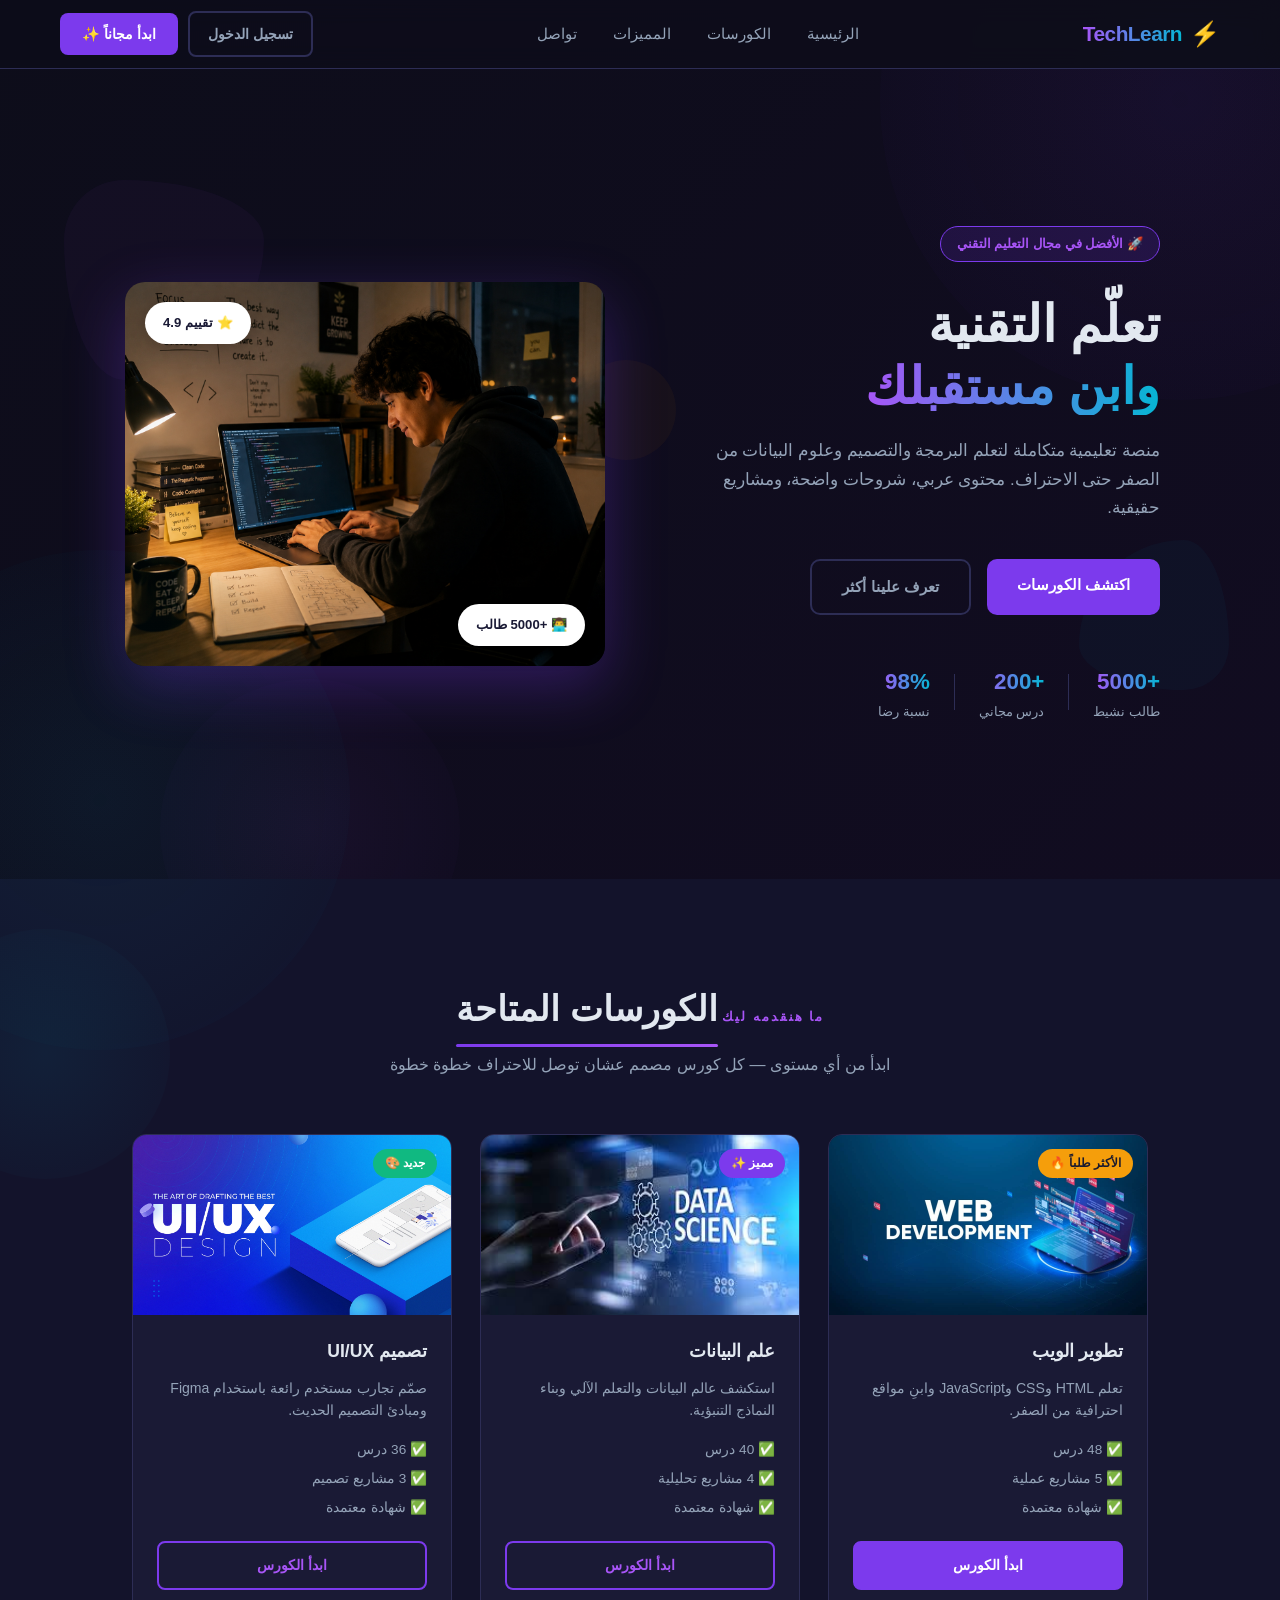
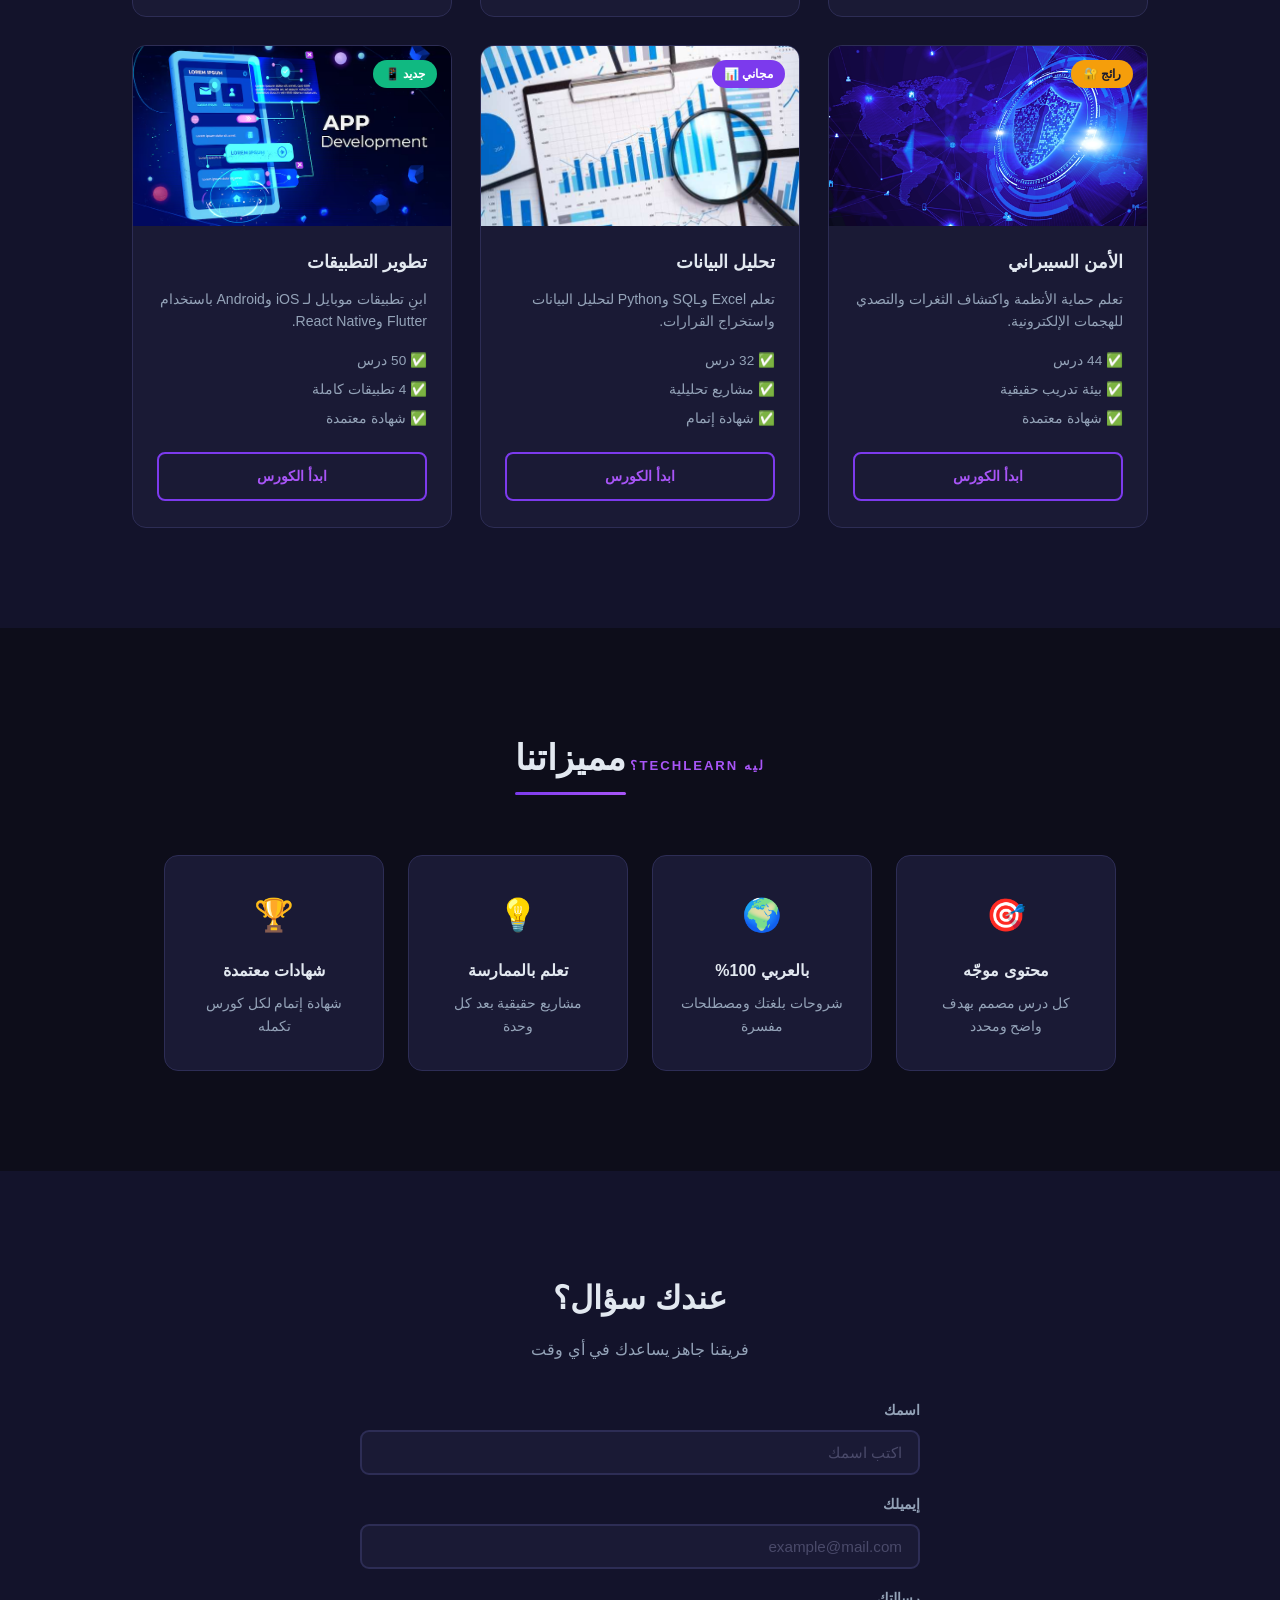
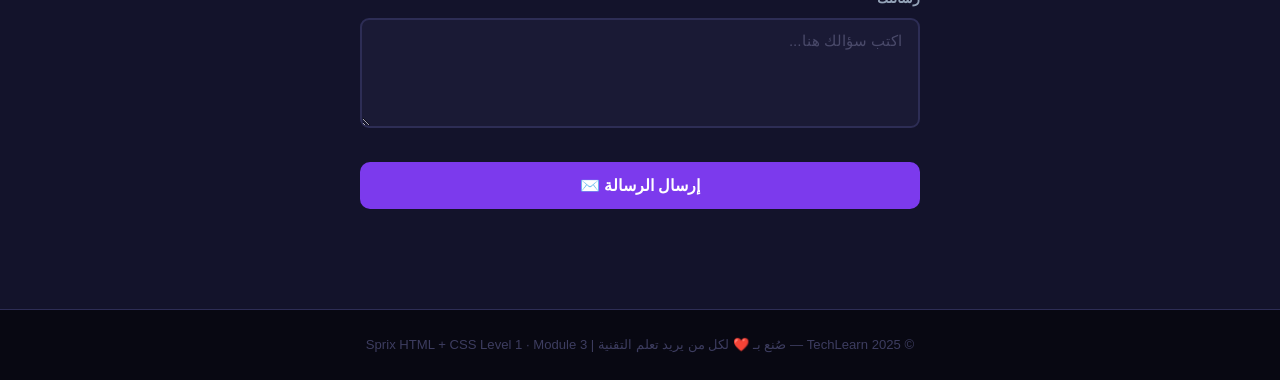
==== index.html @ da792961 "Add files via upload" ====
<!DOCTYPE html>
<html lang="ar" dir="rtl">
<head>
  <meta charset="UTF-8" />
  <meta name="viewport" content="width=device-width, initial-scale=1.0" />
  <title>TechLearn — تعلم التقنية بأسلوبك</title>
  <link rel="stylesheet" href="style.css" />
</head>
<body>

  <!-- Floating CSS shapes -->
  <div class="shape shape-1"></div>
  <div class="shape shape-2"></div>
  <div class="shape shape-3"></div>

  <!-- ===== NAVBAR ===== -->
  <header id="navbar">
    <nav class="nav-container">
      <div class="nav-logo">
        <span class="logo-icon">⚡</span>
        <span class="logo-text">TechLearn</span>
      </div>
      <ul class="nav-links">
        <li><a href="#hero"     class="nav-link">الرئيسية</a></li>
        <li><a href="#courses"  class="nav-link">الكورسات</a></li>
        <li><a href="#features" class="nav-link">المميزات</a></li>
        <li><a href="#contact"  class="nav-link">تواصل</a></li>
      </ul>
      <div class="nav-auth">
        <a href="TechLearn/Log-in/index.html"  class="btn-nav-login">تسجيل الدخول</a>
        <a href="TechLearn/Log-in/signup.html" class="btn-nav">ابدأ مجاناً ✨</a>
      </div>
    </nav>
  </header>

  <!-- ===== HERO SECTION ===== -->
  <section id="hero">
    <div class="hero-content animate-hero">
      <span class="hero-badge">🚀 الأفضل في مجال التعليم التقني</span>
      <h1 class="hero-title">
        تعلّم التقنية<br />
        <span class="hero-highlight">وابنِ مستقبلك</span>
      </h1>
      <p class="hero-desc">
        منصة تعليمية متكاملة لتعلم البرمجة والتصميم وعلوم البيانات من الصفر حتى الاحتراف.
        محتوى عربي، شروحات واضحة، ومشاريع حقيقية.
      </p>
      <div class="hero-actions">
        <a href="#courses" class="btn-primary">اكتشف الكورسات</a>
        <a href="#features" class="btn-ghost">تعرف علينا أكثر</a>
      </div>
      <div class="hero-stats">
        <div class="stat">
          <span class="stat-num">+5000</span>
          <span class="stat-label">طالب نشيط</span>
        </div>
        <div class="stat-divider"></div>
        <div class="stat">
          <span class="stat-num">+200</span>
          <span class="stat-label">درس مجاني</span>
        </div>
        <div class="stat-divider"></div>
        <div class="stat">
          <span class="stat-num">98%</span>
          <span class="stat-label">نسبة رضا</span>
        </div>
      </div>
    </div>

    <div class="hero-image-wrapper animate-hero-img">
      <div class="hero-img-card">
        <img src="Student.png" alt="طالب يتعلم البرمجة" class="hero-img" />
        <div class="floating-badge" id="badge-students">👨‍💻 <strong>+5000</strong> طالب</div>
        <div class="floating-badge" id="badge-rating">⭐ تقييم <strong>4.9</strong></div>
      </div>
    </div>
  </section>

  <!-- ===== COURSES SECTION ===== -->
  <section id="courses">
    <div class="section-header">
      <span class="section-eyebrow">ما هنقدمه ليك</span>
      <h2 class="section-title">الكورسات المتاحة</h2>
      <p class="section-sub">ابدأ من أي مستوى — كل كورس مصمم عشان توصل للاحتراف خطوة خطوة</p>
    </div>

    <div class="cards-row">

      <!-- Card 1: Web Development -->
      <div class="card reveal">
        <div class="card-badge badge-hot">الأكثر طلباً 🔥</div>
        <div class="card-img-wrapper">
          <img src="WEB_DEVELOPMENT.jpg" alt="Web Development" class="card-img" />
        </div>
        <div class="card-body">
          <h3 class="card-title">تطوير الويب</h3>
          <p class="card-desc">تعلم HTML وCSS وJavaScript وابنِ مواقع احترافية من الصفر.</p>
          <ul class="card-list">
            <li>✅ 48 درس</li>
            <li>✅ 5 مشاريع عملية</li>
            <li>✅ شهادة معتمدة</li>
          </ul>
          <a href="#" class="btn-card btn-card-featured">ابدأ الكورس</a>
        </div>
      </div>

      <!-- Card 2: Data Science -->
      <div class="card reveal">
        <div class="card-badge">مميز ✨</div>
        <div class="card-img-wrapper">
          <img src="Data_Science.jpg" alt="Data Science" class="card-img" />
        </div>
        <div class="card-body">
          <h3 class="card-title">علم البيانات</h3>
          <p class="card-desc">استكشف عالم البيانات والتعلم الآلي وبناء النماذج التنبؤية.</p>
          <ul class="card-list">
            <li>✅ 40 درس</li>
            <li>✅ 4 مشاريع تحليلية</li>
            <li>✅ شهادة معتمدة</li>
          </ul>
          <a href="#" class="btn-card">ابدأ الكورس</a>
        </div>
      </div>

      <!-- Card 3: UI/UX Design -->
      <div class="card reveal">
        <div class="card-badge badge-new">جديد 🎨</div>
        <div class="card-img-wrapper">
          <img src="Design.jpg" alt="UI/UX Design" class="card-img" />
        </div>
        <div class="card-body">
          <h3 class="card-title">تصميم UI/UX</h3>
          <p class="card-desc">صمّم تجارب مستخدم رائعة باستخدام Figma ومبادئ التصميم الحديث.</p>
          <ul class="card-list">
            <li>✅ 36 درس</li>
            <li>✅ 3 مشاريع تصميم</li>
            <li>✅ شهادة معتمدة</li>
          </ul>
          <a href="#" class="btn-card">ابدأ الكورس</a>
        </div>
      </div>

      <!-- Card 4: Cyber Security -->
      <div class="card reveal">
        <div class="card-badge badge-hot">رائج 🔐</div>
        <div class="card-img-wrapper">
          <img src="Cyber_Security.png" alt="Cyber Security" class="card-img" />
        </div>
        <div class="card-body">
          <h3 class="card-title">الأمن السيبراني</h3>
          <p class="card-desc">تعلم حماية الأنظمة واكتشاف الثغرات والتصدي للهجمات الإلكترونية.</p>
          <ul class="card-list">
            <li>✅ 44 درس</li>
            <li>✅ بيئة تدريب حقيقية</li>
            <li>✅ شهادة معتمدة</li>
          </ul>
          <a href="#" class="btn-card">ابدأ الكورس</a>
        </div>
      </div>

      <!-- Card 5: Data Analyst -->
      <div class="card reveal">
        <div class="card-badge">مجاني 📊</div>
        <div class="card-img-wrapper">
          <img src="Data_Analyst.jpg" alt="Data Analyst" class="card-img" />
        </div>
        <div class="card-body">
          <h3 class="card-title">تحليل البيانات</h3>
          <p class="card-desc">تعلم Excel وSQL وPython لتحليل البيانات واستخراج القرارات.</p>
          <ul class="card-list">
            <li>✅ 32 درس</li>
            <li>✅ مشاريع تحليلية</li>
            <li>✅ شهادة إتمام</li>
          </ul>
          <a href="#" class="btn-card">ابدأ الكورس</a>
        </div>
      </div>

      <!-- Card 6: App Development -->
      <div class="card reveal">
        <div class="card-badge badge-new">جديد 📱</div>
        <div class="card-img-wrapper">
          <img src="App_Development.png" alt="App Development" class="card-img" />
        </div>
        <div class="card-body">
          <h3 class="card-title">تطوير التطبيقات</h3>
          <p class="card-desc">ابنِ تطبيقات موبايل لـ iOS وAndroid باستخدام Flutter وReact Native.</p>
          <ul class="card-list">
            <li>✅ 50 درس</li>
            <li>✅ 4 تطبيقات كاملة</li>
            <li>✅ شهادة معتمدة</li>
          </ul>
          <a href="#" class="btn-card">ابدأ الكورس</a>
        </div>
      </div>

    </div>
  </section>

  <!-- ===== FEATURES SECTION ===== -->
  <section id="features">
    <div class="section-header">
      <span class="section-eyebrow">ليه TechLearn؟</span>
      <h2 class="section-title">مميزاتنا</h2>
    </div>
    <div class="features-grid">
      <div class="feature-item reveal">
        <span class="feature-icon">🎯</span>
        <h4>محتوى موجّه</h4>
        <p>كل درس مصمم بهدف واضح ومحدد</p>
      </div>
      <div class="feature-item reveal">
        <span class="feature-icon">🌍</span>
        <h4>بالعربي 100%</h4>
        <p>شروحات بلغتك ومصطلحات مفسرة</p>
      </div>
      <div class="feature-item reveal">
        <span class="feature-icon">💡</span>
        <h4>تعلم بالممارسة</h4>
        <p>مشاريع حقيقية بعد كل وحدة</p>
      </div>
      <div class="feature-item reveal">
        <span class="feature-icon">🏆</span>
        <h4>شهادات معتمدة</h4>
        <p>شهادة إتمام لكل كورس تكمله</p>
      </div>
    </div>
  </section>

  <!-- ===== CONTACT SECTION ===== -->
  <section id="contact">
    <div class="contact-inner reveal">
      <h2 class="contact-title">عندك سؤال؟</h2>
      <p class="contact-sub">فريقنا جاهز يساعدك في أي وقت</p>
      <div class="contact-form-box">
        <div class="form-group">
          <label for="c-name" class="form-label">اسمك</label>
          <input type="text" id="c-name" class="form-input" placeholder="اكتب اسمك" />
        </div>
        <div class="form-group">
          <label for="c-email" class="form-label">إيميلك</label>
          <input type="email" id="c-email" class="form-input" placeholder="example@mail.com" />
        </div>
        <div class="form-group">
          <label for="c-msg" class="form-label">رسالتك</label>
          <textarea id="c-msg" class="form-input form-textarea" rows="4" placeholder="اكتب سؤالك هنا..."></textarea>
        </div>
        <button id="send-btn" class="btn-primary btn-full">إرسال الرسالة ✉️</button>
        <p id="form-success" class="form-success hidden">✅ تم الإرسال! هرد عليك قريباً.</p>
      </div>
    </div>
  </section>

  <!-- ===== FOOTER ===== -->
  <footer id="main-footer">
    <p>© 2025 TechLearn — صُنع بـ ❤️ لكل من يريد تعلم التقنية | Sprix HTML + CSS Level 1 · Module 3</p>
  </footer>

  <script>
    // Intersection Observer for card animations
    const revealEls = document.querySelectorAll('.reveal');
    const observer = new IntersectionObserver((entries) => {
      entries.forEach((entry, i) => {
        if (entry.isIntersecting) {
          // stagger delay based on position among siblings
          const siblings = [...entry.target.parentElement.querySelectorAll('.reveal')];
          const idx = siblings.indexOf(entry.target);
          entry.target.style.transitionDelay = (idx * 0.12) + 's';
          entry.target.classList.add('revealed');
          observer.unobserve(entry.target);
        }
      });
    }, { threshold: 0.12 });

    revealEls.forEach(el => observer.observe(el));

    // Form submit
    document.getElementById('send-btn').addEventListener('click', function () {
      const n = document.getElementById('c-name').value.trim();
      const e = document.getElementById('c-email').value.trim();
      const m = document.getElementById('c-msg').value.trim();
      const s = document.getElementById('form-success');
      if (n && e && m) {
        s.classList.remove('hidden');
        this.textContent = '✅ تم الإرسال!';
        this.disabled = true;
      } else {
        alert('من فضلك ملّي كل الحقول!');
      }
    });
  </script>

</body>
</html>
---- style.css ----
/* ============================================
   style.css — Module 3 + Images + Animation
   ============================================ */

*, *::before, *::after {
  margin: 0; padding: 0;
  box-sizing: border-box;
}

:root {
  --bg:        #0d0d1a;
  --surface:   #13132b;
  --card:      #1a1a35;
  --accent:    #7c3aed;
  --accent2:   #a855f7;
  --hot:       #f59e0b;
  --new:       #10b981;
  --text:      #e2e8f0;
  --muted:     #94a3b8;
  --border:    #2d2d55;
  --radius:    14px;
  --shadow:    0 8px 32px rgba(124,58,237,0.15);
}

html { scroll-behavior: smooth; }

/* ============================================
   1. ANIMATED GRADIENT BACKGROUND
   ============================================ */
body {
  font-family: 'Segoe UI', Tahoma, sans-serif;
  background: linear-gradient(135deg, #0d0d1a, #1a0a2e, #0d1a2e, #0a1a1a);
  background-size: 400% 400%;
  animation: gradientShift 12s ease infinite;
  color: var(--text);
  line-height: 1.7;
  direction: rtl;
}

@keyframes gradientShift {
  0%   { background-position: 0% 50%; }
  50%  { background-position: 100% 50%; }
  100% { background-position: 0% 50%; }
}

/* ============================================
   2. FLOATING SHAPES (CSS only)
   ============================================ */
body::before,
body::after {
  content: '';
  position: fixed;
  border-radius: 50%;
  pointer-events: none;
  z-index: 0;
  opacity: 0.07;
}

body::before {
  width: 600px; height: 600px;
  background: radial-gradient(circle, var(--accent), transparent);
  top: -200px; right: -200px;
  animation: floatShape 10s ease-in-out infinite;
}

body::after {
  width: 500px; height: 500px;
  background: radial-gradient(circle, #06b6d4, transparent);
  bottom: -150px; left: -150px;
  animation: floatShape 14s ease-in-out infinite reverse;
}

@keyframes floatShape {
  0%, 100% { transform: translate(0, 0) scale(1); }
  33%       { transform: translate(30px, -30px) scale(1.05); }
  66%       { transform: translate(-20px, 20px) scale(0.95); }
}

/* Extra floating shapes via sections */
#hero::before {
  content: '';
  position: absolute;
  width: 300px; height: 300px;
  background: radial-gradient(circle, var(--accent2), transparent);
  bottom: -100px; left: 10%;
  border-radius: 50%;
  opacity: 0.06;
  animation: floatShape 8s ease-in-out infinite 2s;
  pointer-events: none;
}

#courses::before {
  content: '';
  position: absolute;
  width: 250px; height: 250px;
  background: radial-gradient(circle, #06b6d4, transparent);
  top: 50px; left: -80px;
  border-radius: 50%;
  opacity: 0.08;
  animation: floatShape 11s ease-in-out infinite 1s;
  pointer-events: none;
}

#hero    { position: relative; overflow: hidden; }
#courses { position: relative; overflow: hidden; }

/* ============================================
   3. SHIMMER EFFECT ON CARDS
   ============================================ */
.card::after {
  content: '';
  position: absolute;
  top: 0; left: -100%;
  width: 60%; height: 100%;
  background: linear-gradient(
    120deg,
    transparent 0%,
    rgba(255,255,255,0.04) 50%,
    transparent 100%
  );
  transform: skewX(-20deg);
  transition: left 0s;
  pointer-events: none;
}

.card:hover::after {
  left: 150%;
  transition: left 0.6s ease;
}

/* Shimmer on feature items too */
.feature-item::after {
  content: '';
  position: absolute;
  top: 0; left: -100%;
  width: 60%; height: 100%;
  background: linear-gradient(
    120deg,
    transparent 0%,
    rgba(255,255,255,0.05) 50%,
    transparent 100%
  );
  transform: skewX(-20deg);
  pointer-events: none;
}

.feature-item { position: relative; overflow: hidden; }

.feature-item:hover::after {
  left: 150%;
  transition: left 0.55s ease;
}

/* ============================================
   4. PULSE ON BUTTONS
   ============================================ */
.btn-nav {
  position: relative;
}

.btn-nav::after {
  content: '';
  position: absolute;
  inset: 0;
  border-radius: 8px;
  background-color: var(--accent);
  opacity: 0;
  animation: pulse 2.5s ease-out infinite;
  z-index: -1;
}

@keyframes pulse {
  0%   { transform: scale(1);   opacity: 0.5; }
  70%  { transform: scale(1.5); opacity: 0; }
  100% { transform: scale(1.5); opacity: 0; }
}

/* Pulse on primary CTA button in hero */
.btn-primary {
  position: relative;
  z-index: 1;
}

.hero-actions .btn-primary::after {
  content: '';
  position: absolute;
  inset: 0;
  border-radius: 10px;
  background-color: var(--accent);
  opacity: 0;
  animation: pulse 2.5s ease-out infinite 0.5s;
  z-index: -1;
}

/* ============================================
   5. BONUS: Glowing border on card hover
   ============================================ */
.card:hover {
  box-shadow:
    0 20px 50px rgba(124,58,237,0.25),
    0 0 0 1px rgba(168,85,247,0.4),
    0 0 30px rgba(124,58,237,0.15);
}

/* Logo shimmer animation */
.logo-text {
  background: linear-gradient(90deg, var(--accent2), #06b6d4, var(--accent2));
  background-size: 200% auto;
  -webkit-background-clip: text;
  -webkit-text-fill-color: transparent;
  background-clip: text;
  animation: logoShimmer 3s linear infinite;
}

@keyframes logoShimmer {
  0%   { background-position: 0% center; }
  100% { background-position: 200% center; }
}



/* ============================================
   6. HERO TITLE — Animated gradient text
   ============================================ */
.hero-highlight {
  background: linear-gradient(90deg, var(--accent2), #06b6d4, #f59e0b, var(--accent2));
  background-size: 300% auto;
  -webkit-background-clip: text;
  -webkit-text-fill-color: transparent;
  background-clip: text;
  animation: titleFlow 4s linear infinite;
}

@keyframes titleFlow {
  0%   { background-position: 0% center; }
  100% { background-position: 300% center; }
}

/* ============================================
   7. SECTION TITLE — underline grows on scroll
   ============================================ */
.section-title {
  position: relative;
  display: inline-block;
}

.section-title::after {
  content: '';
  position: absolute;
  bottom: -8px;
  right: 0;
  width: 0%;
  height: 3px;
  background: linear-gradient(90deg, var(--accent), var(--accent2));
  border-radius: 2px;
  transition: width 0.8s ease;
}

.section-header:has(.section-title) .section-title::after {
  width: 100%;
}

/* ============================================
   8. FLOATING SHAPES — extra CSS shapes
   ============================================ */
.shape {
  position: fixed;
  border-radius: 50%;
  pointer-events: none;
  z-index: 0;
  opacity: 0.04;
}

.shape-1 {
  width: 200px; height: 200px;
  background: var(--accent2);
  top: 20%; left: 5%;
  animation: floatShape 9s ease-in-out infinite;
  border-radius: 30% 70% 70% 30% / 30% 30% 70% 70%;
}

.shape-2 {
  width: 150px; height: 150px;
  background: #06b6d4;
  top: 60%; right: 4%;
  animation: floatShape 12s ease-in-out infinite reverse;
  border-radius: 70% 30% 30% 70% / 70% 70% 30% 30%;
}

.shape-3 {
  width: 100px; height: 100px;
  background: var(--hot);
  top: 40%; left: 45%;
  animation: floatShape 7s ease-in-out infinite 1s;
}

/* ============================================
   9. BADGE — animated shine
   ============================================ */
.hero-badge {
  position: relative;
  overflow: hidden;
}

.hero-badge::after {
  content: '';
  position: absolute;
  top: 0; left: -80%;
  width: 50%; height: 100%;
  background: linear-gradient(
    120deg,
    transparent,
    rgba(255,255,255,0.25),
    transparent
  );
  transform: skewX(-20deg);
  animation: badgeShine 3s ease-in-out infinite 1s;
}

@keyframes badgeShine {
  0%   { left: -80%; }
  50%  { left: 130%; }
  100% { left: 130%; }
}

/* ============================================
   10. STATS — count-up shimmer
   ============================================ */
.stat-num {
  background: linear-gradient(90deg, var(--accent2), #06b6d4, var(--accent2));
  background-size: 200% auto;
  -webkit-background-clip: text;
  -webkit-text-fill-color: transparent;
  background-clip: text;
  animation: logoShimmer 2.5s linear infinite;
}


.reveal {
  opacity: 0;
  transform: translateY(40px);
  transition: opacity 0.65s ease, transform 0.65s ease;
}

.reveal.revealed {
  opacity: 1;
  transform: translateY(0);
}

/* Hero entrance animations */
.animate-hero {
  animation: fadeSlideRight 0.9s ease both;
}
.animate-hero-img {
  animation: fadeSlideLeft 0.9s ease 0.2s both;
}

@keyframes fadeSlideRight {
  from { opacity: 0; transform: translateX(40px); }
  to   { opacity: 1; transform: translateX(0); }
}
@keyframes fadeSlideLeft {
  from { opacity: 0; transform: translateX(-40px); }
  to   { opacity: 1; transform: translateX(0); }
}

/* Floating badge pulse */
@keyframes float {
  0%, 100% { transform: translateY(0); }
  50%       { transform: translateY(-8px); }
}

/* Cursor blink */
@keyframes blink {
  0%, 100% { opacity: 1; }
  50%       { opacity: 0; }
}

/* ============================================
   NAVBAR
   ============================================ */
#navbar {
  position: sticky;
  top: 0;
  z-index: 999;
  background-color: rgba(13,13,26,0.93);
  backdrop-filter: blur(12px);
  border-bottom: 1px solid var(--border);
  padding: 0 60px;
}

.nav-container {
  display: flex;
  align-items: center;
  justify-content: space-between;
  height: 68px;
  max-width: 1200px;
  margin: 0 auto;
}

.nav-logo { display: flex; align-items: center; gap: 8px; }
.logo-icon { font-size: 1.5rem; }
.logo-text {
  font-size: 1.3rem; font-weight: 800;
  color: var(--accent2); letter-spacing: -0.5px;
}

.nav-links { list-style: none; display: flex; gap: 8px; }

.nav-link {
  color: var(--muted); text-decoration: none;
  font-size: 0.92rem; padding: 7px 14px;
  border-radius: 8px;
  transition: color 0.25s, background-color 0.25s;
}
.nav-link:hover { color: var(--text); background-color: var(--surface); }
.nav-link:focus { outline: 2px solid var(--accent2); outline-offset: 2px; color: var(--text); }

.nav-auth { display: flex; align-items: center; gap: 10px; }

.btn-nav-login {
  color: var(--muted);
  text-decoration: none;
  font-size: 0.9rem;
  font-weight: 600;
  padding: 9px 18px;
  border-radius: 8px;
  border: 2px solid var(--border);
  transition: color 0.25s, border-color 0.25s;
}
.btn-nav-login:hover { color: var(--text); border-color: var(--accent2); }
.btn-nav-login:focus { outline: 2px solid var(--accent2); outline-offset: 3px; }

.btn-nav {
  background-color: var(--accent); color: #fff;
  text-decoration: none; padding: 9px 22px;
  border-radius: 8px; font-size: 0.9rem; font-weight: 600;
  transition: background-color 0.25s, transform 0.2s;
}
.btn-nav:hover { background-color: var(--accent2); transform: translateY(-1px); }
.btn-nav:focus { outline: 2px solid #fff; outline-offset: 3px; }

/* ============================================
   HERO
   ============================================ */
#hero {
  display: flex;
  align-items: center;
  justify-content: space-between;
  gap: 60px;
  padding: 90px 80px;
  max-width: 1200px;
  margin: 0 auto;
  min-height: 90vh;
}

.hero-content { flex: 1; max-width: 560px; }

.hero-badge {
  display: inline-block;
  background-color: rgba(124,58,237,0.15);
  border: 1px solid var(--accent);
  color: var(--accent2);
  padding: 6px 16px; border-radius: 20px;
  font-size: 0.82rem; font-weight: 600;
  margin-bottom: 24px;
}

.hero-title {
  font-size: 3.2rem; font-weight: 900;
  line-height: 1.2; color: var(--text);
  margin-bottom: 20px;
}
.hero-highlight { color: var(--accent2); }

.hero-desc {
  color: var(--muted); font-size: 1.05rem;
  margin-bottom: 36px; max-width: 480px;
}

.hero-actions { display: flex; gap: 16px; margin-bottom: 48px; }

/* Buttons */
.btn-primary {
  display: inline-block;
  background-color: var(--accent); color: #fff;
  padding: 13px 30px; border-radius: 10px;
  text-decoration: none; font-size: 0.95rem; font-weight: 700;
  border: none; cursor: pointer;
  transition: background-color 0.25s, transform 0.2s, box-shadow 0.25s;
}
.btn-primary:hover {
  background-color: var(--accent2);
  transform: translateY(-2px);
  box-shadow: 0 6px 20px rgba(124,58,237,0.4);
}
.btn-primary:focus { outline: 3px solid var(--accent2); outline-offset: 3px; }

.btn-ghost {
  display: inline-block;
  border: 2px solid var(--border); color: var(--muted);
  padding: 13px 30px; border-radius: 10px;
  text-decoration: none; font-size: 0.95rem; font-weight: 600;
  transition: border-color 0.25s, color 0.25s;
}
.btn-ghost:hover { border-color: var(--accent2); color: var(--accent2); }
.btn-ghost:focus { outline: 2px solid var(--accent2); outline-offset: 3px; }

/* Stats */
.hero-stats { display: flex; align-items: center; gap: 24px; }
.stat { display: flex; flex-direction: column; }
.stat-num { font-size: 1.4rem; font-weight: 800; color: var(--accent2); }
.stat-label { font-size: 0.8rem; color: var(--muted); }
.stat-divider { width: 1px; height: 36px; background-color: var(--border); }

/* Hero image */
.hero-image-wrapper { flex: 1; display: flex; justify-content: center; }

.hero-img-card {
  position: relative;
  width: 100%; max-width: 480px;
}

.hero-img {
  width: 100%; border-radius: 20px;
  box-shadow: 0 20px 60px rgba(124,58,237,0.3);
  display: block;
  object-fit: cover;
  max-height: 420px;
}

/* Floating badges */
.floating-badge {
  position: absolute;
  background-color: #fff; color: #1a1a35;
  padding: 10px 18px; border-radius: 30px;
  font-size: 0.82rem; font-weight: 700;
  box-shadow: 0 4px 20px rgba(0,0,0,0.25);
  white-space: nowrap;
  animation: float 3s ease-in-out infinite;
}

#badge-students { bottom: 20px; right: 20px; animation-delay: 0s; }
#badge-rating   { top: 20px;   left: 20px;  animation-delay: 0.8s; }

/* ============================================
   COURSES SECTION
   ============================================ */
#courses {
  padding: 100px 60px;
  background-color: var(--surface);
}

.section-header { text-align: center; margin-bottom: 56px; }

.section-eyebrow {
  display: inline-block; color: var(--accent2);
  font-size: 0.82rem; font-weight: 700;
  text-transform: uppercase; letter-spacing: 2px;
  margin-bottom: 10px;
}

.section-title {
  font-size: 2.2rem; font-weight: 800;
  color: var(--text); margin-bottom: 12px;
}

.section-sub {
  color: var(--muted); font-size: 1rem;
  max-width: 520px; margin: 0 auto;
}

/* 3 cards per row (wrap to 2nd row for 6 cards) */
.cards-row {
  display: flex;
  gap: 28px;
  flex-wrap: wrap;
  justify-content: center;
  max-width: 1100px;
  margin: 0 auto;
}

/* Card Component */
.card {
  position: relative;
  background-color: var(--card);
  border: 1px solid var(--border);
  border-radius: var(--radius);
  width: 320px;
  overflow: hidden;
  transition: transform 0.35s, box-shadow 0.35s, border-color 0.35s,
              opacity 0.65s ease, translate 0.65s ease;
}

.card:hover {
  transform: translateY(-10px);
  box-shadow: 0 20px 50px rgba(124,58,237,0.25);
  border-color: var(--accent);
}

/* Card image */
.card-img-wrapper {
  width: 100%; height: 180px;
  overflow: hidden;
}

.card-img {
  width: 100%; height: 100%;
  object-fit: cover;
  transition: transform 0.5s ease;
}

.card:hover .card-img {
  transform: scale(1.08);
}

/* Card body */
.card-body {
  padding: 22px 24px 26px;
}

/* Card badge — position absolute */
.card-badge {
  position: absolute;
  top: 14px; right: 14px;
  background-color: var(--accent);
  color: #fff;
  padding: 4px 12px; border-radius: 20px;
  font-size: 0.76rem; font-weight: 700;
  z-index: 2;
}
.badge-hot { background-color: var(--hot); color: #1a1a2e; }
.badge-new { background-color: var(--new); color: #fff; }

.card-title {
  font-size: 1.1rem; font-weight: 800;
  color: var(--text); margin-bottom: 10px;
}

.card-desc {
  color: var(--muted); font-size: 0.88rem;
  margin-bottom: 16px; line-height: 1.6;
}

.card-list {
  list-style: none; margin-bottom: 22px;
  display: flex; flex-direction: column; gap: 6px;
}
.card-list li { color: var(--muted); font-size: 0.85rem; }

.btn-card {
  display: block; text-align: center;
  border: 2px solid var(--accent); color: var(--accent2);
  padding: 10px 20px; border-radius: 8px;
  text-decoration: none; font-size: 0.9rem; font-weight: 600;
  transition: background-color 0.25s, color 0.25s, transform 0.2s;
}
.btn-card:hover { background-color: var(--accent); color: #fff; transform: translateY(-1px); }
.btn-card:focus { outline: 2px solid var(--accent2); outline-offset: 3px; }

.btn-card-featured { background-color: var(--accent); color: #fff; }
.btn-card-featured:hover { background-color: var(--accent2); }

/* ============================================
   FEATURES SECTION
   ============================================ */
#features { padding: 100px 60px; background-color: var(--bg); }

.features-grid {
  display: flex; gap: 24px; flex-wrap: wrap;
  justify-content: center; max-width: 1000px; margin: 0 auto;
}

.feature-item {
  background-color: var(--card);
  border: 1px solid var(--border);
  border-radius: var(--radius);
  padding: 32px 28px; width: 220px; text-align: center;
  transition: transform 0.3s, border-color 0.3s,
              opacity 0.65s ease, translate 0.65s ease;
}
.feature-item:hover { transform: translateY(-5px); border-color: var(--accent); }

.feature-icon { font-size: 2rem; display: block; margin-bottom: 14px; }
.feature-item h4 { color: var(--text); font-size: 1rem; font-weight: 700; margin-bottom: 8px; }
.feature-item p  { color: var(--muted); font-size: 0.85rem; }

/* ============================================
   CONTACT SECTION
   ============================================ */
#contact { padding: 100px 60px; background-color: var(--surface); }

.contact-inner { max-width: 560px; margin: 0 auto; text-align: center; }

.contact-title { font-size: 2rem; font-weight: 800; color: var(--text); margin-bottom: 10px; }
.contact-sub   { color: var(--muted); margin-bottom: 36px; }

.contact-form-box { text-align: right; }

.form-group    { margin-bottom: 18px; }
.form-label    { display: block; color: var(--muted); font-size: 0.88rem; font-weight: 600; margin-bottom: 7px; }

.form-input {
  width: 100%; padding: 12px 16px;
  background-color: var(--card); border: 2px solid var(--border);
  border-radius: 9px; color: var(--text);
  font-size: 0.95rem; font-family: inherit;
  direction: rtl; outline: none;
  transition: border-color 0.25s, box-shadow 0.25s;
}
.form-input::placeholder { color: #4a4a6a; }
.form-input:hover  { border-color: #3d3d70; }
.form-input:focus  { border-color: var(--accent); box-shadow: 0 0 0 4px rgba(124,58,237,0.2); }

.form-textarea { resize: vertical; min-height: 110px; }

.btn-full { width: 100%; padding: 14px; font-size: 1rem; margin-top: 8px; }
.btn-full:disabled { background-color: #555; cursor: not-allowed; transform: none; }

.form-success {
  margin-top: 14px; color: #34d399;
  background-color: rgba(16,185,129,0.1);
  border: 1px solid rgba(16,185,129,0.3);
  border-radius: 8px; padding: 12px;
  font-size: 0.95rem; text-align: center;
}
.hidden { display: none; }

/* ============================================
   FOOTER
   ============================================ */
#main-footer {
  background-color: #080812; color: #3d3d60;
  text-align: center; padding: 24px 40px;
  font-size: 0.82rem; border-top: 1px solid var(--border);
}
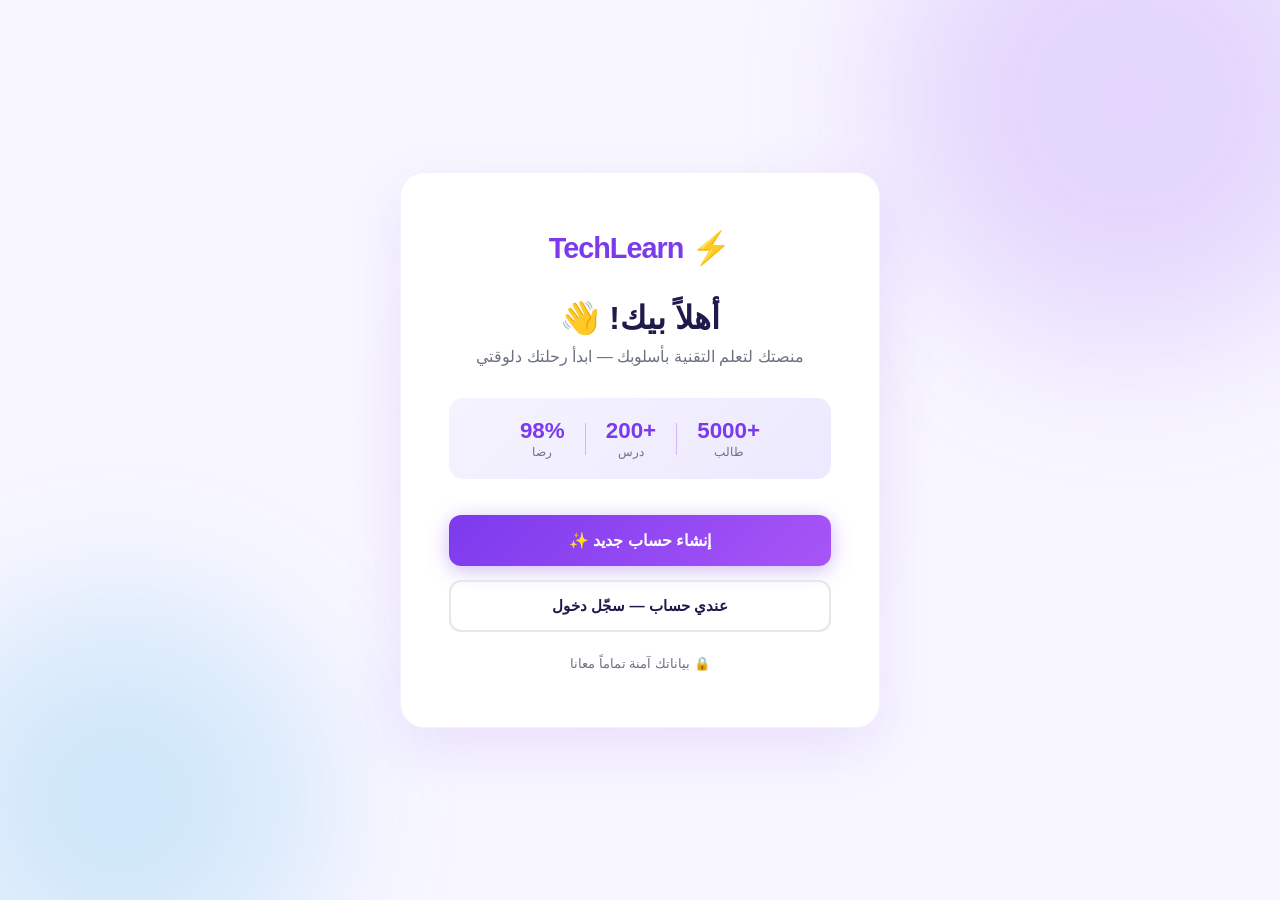
==== commit 14f26ea6: "Add files via upload" ====
--- a/index.html
+++ b/index.html
@@ -3,292 +3,55 @@
 <head>
   <meta charset="UTF-8" />
   <meta name="viewport" content="width=device-width, initial-scale=1.0" />
-  <title>TechLearn — تعلم التقنية بأسلوبك</title>
+  <title>TechLearn — الرئيسية</title>
   <link rel="stylesheet" href="style.css" />
 </head>
-<body>
+<body class="home-page">
 
-  <!-- Floating CSS shapes -->
-  <div class="shape shape-1"></div>
-  <div class="shape shape-2"></div>
-  <div class="shape shape-3"></div>
+  <!-- Animated background blobs -->
+  <div class="blob blob-1"></div>
+  <div class="blob blob-2"></div>
+  <div class="blob blob-3"></div>
 
-  <!-- ===== NAVBAR ===== -->
-  <header id="navbar">
-    <nav class="nav-container">
-      <div class="nav-logo">
+  <div class="home-wrapper">
+
+    <div class="home-card fade-in">
+
+      <div class="home-logo">
         <span class="logo-icon">⚡</span>
         <span class="logo-text">TechLearn</span>
       </div>
-      <ul class="nav-links">
-        <li><a href="#hero"     class="nav-link">الرئيسية</a></li>
-        <li><a href="#courses"  class="nav-link">الكورسات</a></li>
-        <li><a href="#features" class="nav-link">المميزات</a></li>
-        <li><a href="#contact"  class="nav-link">تواصل</a></li>
-      </ul>
-      <div class="nav-auth">
-        <a href="TechLearn/Log-in/index.html"  class="btn-nav-login">تسجيل الدخول</a>
-        <a href="TechLearn/Log-in/signup.html" class="btn-nav">ابدأ مجاناً ✨</a>
-      </div>
-    </nav>
-  </header>
 
-  <!-- ===== HERO SECTION ===== -->
-  <section id="hero">
-    <div class="hero-content animate-hero">
-      <span class="hero-badge">🚀 الأفضل في مجال التعليم التقني</span>
-      <h1 class="hero-title">
-        تعلّم التقنية<br />
-        <span class="hero-highlight">وابنِ مستقبلك</span>
-      </h1>
-      <p class="hero-desc">
-        منصة تعليمية متكاملة لتعلم البرمجة والتصميم وعلوم البيانات من الصفر حتى الاحتراف.
-        محتوى عربي، شروحات واضحة، ومشاريع حقيقية.
-      </p>
-      <div class="hero-actions">
-        <a href="#courses" class="btn-primary">اكتشف الكورسات</a>
-        <a href="#features" class="btn-ghost">تعرف علينا أكثر</a>
-      </div>
-      <div class="hero-stats">
-        <div class="stat">
-          <span class="stat-num">+5000</span>
-          <span class="stat-label">طالب نشيط</span>
+      <h1 class="home-title">أهلاً بيك! 👋</h1>
+      <p class="home-sub">منصتك لتعلم التقنية بأسلوبك — ابدأ رحلتك دلوقتي</p>
+
+      <div class="home-stats">
+        <div class="hstat">
+          <span class="hstat-num">+5000</span>
+          <span class="hstat-label">طالب</span>
         </div>
-        <div class="stat-divider"></div>
-        <div class="stat">
-          <span class="stat-num">+200</span>
-          <span class="stat-label">درس مجاني</span>
+        <div class="hstat-div"></div>
+        <div class="hstat">
+          <span class="hstat-num">+200</span>
+          <span class="hstat-label">درس</span>
         </div>
-        <div class="stat-divider"></div>
-        <div class="stat">
-          <span class="stat-num">98%</span>
-          <span class="stat-label">نسبة رضا</span>
-        </div>
-      </div>
-    </div>
-
-    <div class="hero-image-wrapper animate-hero-img">
-      <div class="hero-img-card">
-        <img src="Student.png" alt="طالب يتعلم البرمجة" class="hero-img" />
-        <div class="floating-badge" id="badge-students">👨‍💻 <strong>+5000</strong> طالب</div>
-        <div class="floating-badge" id="badge-rating">⭐ تقييم <strong>4.9</strong></div>
-      </div>
-    </div>
-  </section>
-
-  <!-- ===== COURSES SECTION ===== -->
-  <section id="courses">
-    <div class="section-header">
-      <span class="section-eyebrow">ما هنقدمه ليك</span>
-      <h2 class="section-title">الكورسات المتاحة</h2>
-      <p class="section-sub">ابدأ من أي مستوى — كل كورس مصمم عشان توصل للاحتراف خطوة خطوة</p>
-    </div>
-
-    <div class="cards-row">
-
-      <!-- Card 1: Web Development -->
-      <div class="card reveal">
-        <div class="card-badge badge-hot">الأكثر طلباً 🔥</div>
-        <div class="card-img-wrapper">
-          <img src="WEB_DEVELOPMENT.jpg" alt="Web Development" class="card-img" />
-        </div>
-        <div class="card-body">
-          <h3 class="card-title">تطوير الويب</h3>
-          <p class="card-desc">تعلم HTML وCSS وJavaScript وابنِ مواقع احترافية من الصفر.</p>
-          <ul class="card-list">
-            <li>✅ 48 درس</li>
-            <li>✅ 5 مشاريع عملية</li>
-            <li>✅ شهادة معتمدة</li>
-          </ul>
-          <a href="#" class="btn-card btn-card-featured">ابدأ الكورس</a>
+        <div class="hstat-div"></div>
+        <div class="hstat">
+          <span class="hstat-num">98%</span>
+          <span class="hstat-label">رضا</span>
         </div>
       </div>
 
-      <!-- Card 2: Data Science -->
-      <div class="card reveal">
-        <div class="card-badge">مميز ✨</div>
-        <div class="card-img-wrapper">
-          <img src="Data_Science.jpg" alt="Data Science" class="card-img" />
-        </div>
-        <div class="card-body">
-          <h3 class="card-title">علم البيانات</h3>
-          <p class="card-desc">استكشف عالم البيانات والتعلم الآلي وبناء النماذج التنبؤية.</p>
-          <ul class="card-list">
-            <li>✅ 40 درس</li>
-            <li>✅ 4 مشاريع تحليلية</li>
-            <li>✅ شهادة معتمدة</li>
-          </ul>
-          <a href="#" class="btn-card">ابدأ الكورس</a>
-        </div>
+      <div class="home-actions">
+        <a href="signup.html" class="btn-signup">إنشاء حساب جديد ✨</a>
+        <a href="login.html"  class="btn-login">عندي حساب — سجّل دخول</a>
       </div>
 
-      <!-- Card 3: UI/UX Design -->
-      <div class="card reveal">
-        <div class="card-badge badge-new">جديد 🎨</div>
-        <div class="card-img-wrapper">
-          <img src="Design.jpg" alt="UI/UX Design" class="card-img" />
-        </div>
-        <div class="card-body">
-          <h3 class="card-title">تصميم UI/UX</h3>
-          <p class="card-desc">صمّم تجارب مستخدم رائعة باستخدام Figma ومبادئ التصميم الحديث.</p>
-          <ul class="card-list">
-            <li>✅ 36 درس</li>
-            <li>✅ 3 مشاريع تصميم</li>
-            <li>✅ شهادة معتمدة</li>
-          </ul>
-          <a href="#" class="btn-card">ابدأ الكورس</a>
-        </div>
-      </div>
-
-      <!-- Card 4: Cyber Security -->
-      <div class="card reveal">
-        <div class="card-badge badge-hot">رائج 🔐</div>
-        <div class="card-img-wrapper">
-          <img src="Cyber_Security.png" alt="Cyber Security" class="card-img" />
-        </div>
-        <div class="card-body">
-          <h3 class="card-title">الأمن السيبراني</h3>
-          <p class="card-desc">تعلم حماية الأنظمة واكتشاف الثغرات والتصدي للهجمات الإلكترونية.</p>
-          <ul class="card-list">
-            <li>✅ 44 درس</li>
-            <li>✅ بيئة تدريب حقيقية</li>
-            <li>✅ شهادة معتمدة</li>
-          </ul>
-          <a href="#" class="btn-card">ابدأ الكورس</a>
-        </div>
-      </div>
-
-      <!-- Card 5: Data Analyst -->
-      <div class="card reveal">
-        <div class="card-badge">مجاني 📊</div>
-        <div class="card-img-wrapper">
-          <img src="Data_Analyst.jpg" alt="Data Analyst" class="card-img" />
-        </div>
-        <div class="card-body">
-          <h3 class="card-title">تحليل البيانات</h3>
-          <p class="card-desc">تعلم Excel وSQL وPython لتحليل البيانات واستخراج القرارات.</p>
-          <ul class="card-list">
-            <li>✅ 32 درس</li>
-            <li>✅ مشاريع تحليلية</li>
-            <li>✅ شهادة إتمام</li>
-          </ul>
-          <a href="#" class="btn-card">ابدأ الكورس</a>
-        </div>
-      </div>
-
-      <!-- Card 6: App Development -->
-      <div class="card reveal">
-        <div class="card-badge badge-new">جديد 📱</div>
-        <div class="card-img-wrapper">
-          <img src="App_Development.png" alt="App Development" class="card-img" />
-        </div>
-        <div class="card-body">
-          <h3 class="card-title">تطوير التطبيقات</h3>
-          <p class="card-desc">ابنِ تطبيقات موبايل لـ iOS وAndroid باستخدام Flutter وReact Native.</p>
-          <ul class="card-list">
-            <li>✅ 50 درس</li>
-            <li>✅ 4 تطبيقات كاملة</li>
-            <li>✅ شهادة معتمدة</li>
-          </ul>
-          <a href="#" class="btn-card">ابدأ الكورس</a>
-        </div>
-      </div>
+      <p class="home-note">🔒 بياناتك آمنة تماماً معانا</p>
 
     </div>
-  </section>
 
-  <!-- ===== FEATURES SECTION ===== -->
-  <section id="features">
-    <div class="section-header">
-      <span class="section-eyebrow">ليه TechLearn؟</span>
-      <h2 class="section-title">مميزاتنا</h2>
-    </div>
-    <div class="features-grid">
-      <div class="feature-item reveal">
-        <span class="feature-icon">🎯</span>
-        <h4>محتوى موجّه</h4>
-        <p>كل درس مصمم بهدف واضح ومحدد</p>
-      </div>
-      <div class="feature-item reveal">
-        <span class="feature-icon">🌍</span>
-        <h4>بالعربي 100%</h4>
-        <p>شروحات بلغتك ومصطلحات مفسرة</p>
-      </div>
-      <div class="feature-item reveal">
-        <span class="feature-icon">💡</span>
-        <h4>تعلم بالممارسة</h4>
-        <p>مشاريع حقيقية بعد كل وحدة</p>
-      </div>
-      <div class="feature-item reveal">
-        <span class="feature-icon">🏆</span>
-        <h4>شهادات معتمدة</h4>
-        <p>شهادة إتمام لكل كورس تكمله</p>
-      </div>
-    </div>
-  </section>
-
-  <!-- ===== CONTACT SECTION ===== -->
-  <section id="contact">
-    <div class="contact-inner reveal">
-      <h2 class="contact-title">عندك سؤال؟</h2>
-      <p class="contact-sub">فريقنا جاهز يساعدك في أي وقت</p>
-      <div class="contact-form-box">
-        <div class="form-group">
-          <label for="c-name" class="form-label">اسمك</label>
-          <input type="text" id="c-name" class="form-input" placeholder="اكتب اسمك" />
-        </div>
-        <div class="form-group">
-          <label for="c-email" class="form-label">إيميلك</label>
-          <input type="email" id="c-email" class="form-input" placeholder="example@mail.com" />
-        </div>
-        <div class="form-group">
-          <label for="c-msg" class="form-label">رسالتك</label>
-          <textarea id="c-msg" class="form-input form-textarea" rows="4" placeholder="اكتب سؤالك هنا..."></textarea>
-        </div>
-        <button id="send-btn" class="btn-primary btn-full">إرسال الرسالة ✉️</button>
-        <p id="form-success" class="form-success hidden">✅ تم الإرسال! هرد عليك قريباً.</p>
-      </div>
-    </div>
-  </section>
-
-  <!-- ===== FOOTER ===== -->
-  <footer id="main-footer">
-    <p>© 2025 TechLearn — صُنع بـ ❤️ لكل من يريد تعلم التقنية | Sprix HTML + CSS Level 1 · Module 3</p>
-  </footer>
-
-  <script>
-    // Intersection Observer for card animations
-    const revealEls = document.querySelectorAll('.reveal');
-    const observer = new IntersectionObserver((entries) => {
-      entries.forEach((entry, i) => {
-        if (entry.isIntersecting) {
-          // stagger delay based on position among siblings
-          const siblings = [...entry.target.parentElement.querySelectorAll('.reveal')];
-          const idx = siblings.indexOf(entry.target);
-          entry.target.style.transitionDelay = (idx * 0.12) + 's';
-          entry.target.classList.add('revealed');
-          observer.unobserve(entry.target);
-        }
-      });
-    }, { threshold: 0.12 });
-
-    revealEls.forEach(el => observer.observe(el));
-
-    // Form submit
-    document.getElementById('send-btn').addEventListener('click', function () {
-      const n = document.getElementById('c-name').value.trim();
-      const e = document.getElementById('c-email').value.trim();
-      const m = document.getElementById('c-msg').value.trim();
-      const s = document.getElementById('form-success');
-      if (n && e && m) {
-        s.classList.remove('hidden');
-        this.textContent = '✅ تم الإرسال!';
-        this.disabled = true;
-      } else {
-        alert('من فضلك ملّي كل الحقول!');
-      }
-    });
-  </script>
+  </div>
 
 </body>
-</html>+</html>
--- a/style.css
+++ b/style.css
@@ -1,736 +1,533 @@
 /* ============================================
-   style.css — Module 3 + Images + Animation
+  style.css — Auth Pages (Light & Colorful)
+  Home + Login + Sign Up
    ============================================ */
 
-*, *::before, *::after {
-  margin: 0; padding: 0;
-  box-sizing: border-box;
-}
+*, *::before, *::after { margin: 0; padding: 0; box-sizing: border-box; }
 
 :root {
-  --bg:        #0d0d1a;
-  --surface:   #13132b;
-  --card:      #1a1a35;
-  --accent:    #7c3aed;
-  --accent2:   #a855f7;
-  --hot:       #f59e0b;
-  --new:       #10b981;
-  --text:      #e2e8f0;
-  --muted:     #94a3b8;
-  --border:    #2d2d55;
-  --radius:    14px;
-  --shadow:    0 8px 32px rgba(124,58,237,0.15);
+  --primary:    #7c3aed;
+  --primary2:   #a855f7;
+  --accent:     #06b6d4;
+  --success:    #10b981;
+  --danger:     #ef4444;
+  --bg:         #f8f7ff;
+  --white:      #ffffff;
+  --text:       #1e1b4b;
+  --muted:      #6b7280;
+  --border:     #e5e7eb;
+  --radius:     16px;
+  --shadow:     0 20px 60px rgba(124, 58, 237, 0.12);
+  --shadow-sm:  0 4px 16px rgba(124, 58, 237, 0.08);
 }
 
 html { scroll-behavior: smooth; }
 
-/* ============================================
-   1. ANIMATED GRADIENT BACKGROUND
-   ============================================ */
 body {
   font-family: 'Segoe UI', Tahoma, sans-serif;
-  background: linear-gradient(135deg, #0d0d1a, #1a0a2e, #0d1a2e, #0a1a1a);
-  background-size: 400% 400%;
-  animation: gradientShift 12s ease infinite;
-  color: var(--text);
-  line-height: 1.7;
+  background-color: var(--bg);
+  color: var(--text);
   direction: rtl;
-}
-
-@keyframes gradientShift {
-  0%   { background-position: 0% 50%; }
-  50%  { background-position: 100% 50%; }
-  100% { background-position: 0% 50%; }
+  min-height: 100vh;
+  overflow-x: hidden;
 }
 
 /* ============================================
-   2. FLOATING SHAPES (CSS only)
+   ANIMATED BACKGROUND BLOBS
    ============================================ */
-body::before,
-body::after {
-  content: '';
+.blob {
   position: fixed;
   border-radius: 50%;
+  filter: blur(80px);
+  opacity: 0.18;
   pointer-events: none;
   z-index: 0;
-  opacity: 0.07;
-}
-
-body::before {
-  width: 600px; height: 600px;
-  background: radial-gradient(circle, var(--accent), transparent);
-  top: -200px; right: -200px;
-  animation: floatShape 10s ease-in-out infinite;
-}
-
-body::after {
+  animation: blobFloat 8s ease-in-out infinite;
+}
+
+.blob-1 {
   width: 500px; height: 500px;
-  background: radial-gradient(circle, #06b6d4, transparent);
-  bottom: -150px; left: -150px;
-  animation: floatShape 14s ease-in-out infinite reverse;
-}
-
-@keyframes floatShape {
-  0%, 100% { transform: translate(0, 0) scale(1); }
-  33%       { transform: translate(30px, -30px) scale(1.05); }
-  66%       { transform: translate(-20px, 20px) scale(0.95); }
-}
-
-/* Extra floating shapes via sections */
-#hero::before {
+  background: radial-gradient(circle, #7c3aed, #a855f7);
+  top: -150px; right: -100px;
+  animation-delay: 0s;
+}
+.blob-2 {
+  width: 400px; height: 400px;
+  background: radial-gradient(circle, #06b6d4, #3b82f6);
+  bottom: -100px; left: -80px;
+  animation-delay: 2.5s;
+}
+.blob-3 {
+  width: 300px; height: 300px;
+  background: radial-gradient(circle, #f59e0b, #ec4899);
+  top: 50%; left: 50%;
+  transform: translate(-50%, -50%);
+  animation-delay: 5s;
+}
+
+@keyframes blobFloat {
+  0%, 100% { transform: scale(1) translate(0, 0); }
+  33%       { transform: scale(1.05) translate(20px, -20px); }
+  66%       { transform: scale(0.95) translate(-15px, 15px); }
+}
+
+/* ============================================
+   FADE-IN ANIMATIONS
+   ============================================ */
+.fade-in {
+  animation: fadeIn 0.8s ease both;
+}
+.fade-in-left {
+  animation: fadeInLeft 0.8s ease both;
+}
+.fade-in-right {
+  animation: fadeInRight 0.8s ease 0.15s both;
+}
+
+@keyframes fadeIn {
+  from { opacity: 0; transform: translateY(30px); }
+  to   { opacity: 1; transform: translateY(0); }
+}
+@keyframes fadeInLeft {
+  from { opacity: 0; transform: translateX(-40px); }
+  to   { opacity: 1; transform: translateX(0); }
+}
+@keyframes fadeInRight {
+  from { opacity: 0; transform: translateX(40px); }
+  to   { opacity: 1; transform: translateX(0); }
+}
+
+@keyframes shake {
+  0%, 100% { transform: translateX(0); }
+  20%       { transform: translateX(-8px); }
+  40%       { transform: translateX(8px); }
+  60%       { transform: translateX(-5px); }
+  80%       { transform: translateX(5px); }
+}
+
+.shake { animation: shake 0.45s ease; }
+
+/* ============================================
+   HOME PAGE
+   ============================================ */
+.home-page {
+  display: flex;
+  align-items: center;
+  justify-content: center;
+  min-height: 100vh;
+  padding: 40px 20px;
+}
+
+.home-wrapper {
+  position: relative;
+  z-index: 1;
+  width: 100%;
+  display: flex;
+  justify-content: center;
+}
+
+.home-card {
+  background: var(--white);
+  border-radius: 24px;
+  padding: 56px 48px;
+  max-width: 480px;
+  width: 100%;
+  box-shadow: var(--shadow);
+  text-align: center;
+  border: 1px solid rgba(124, 58, 237, 0.08);
+}
+
+.home-logo {
+  display: flex;
+  align-items: center;
+  justify-content: center;
+  gap: 8px;
+  margin-bottom: 32px;
+}
+
+.logo-icon { font-size: 2rem; }
+.logo-text  { font-size: 1.8rem; font-weight: 900; color: var(--primary); letter-spacing: -1px; }
+
+.home-title {
+  font-size: 2rem;
+  font-weight: 800;
+  color: var(--text);
+  margin-bottom: 10px;
+}
+
+.home-sub {
+  color: var(--muted);
+  font-size: 1rem;
+  margin-bottom: 32px;
+}
+
+/* Home stats */
+.home-stats {
+  display: flex;
+  align-items: center;
+  justify-content: center;
+  gap: 20px;
+  background: linear-gradient(135deg, #f5f3ff, #ede9fe);
+  border-radius: 14px;
+  padding: 20px;
+  margin-bottom: 36px;
+}
+
+.hstat { display: flex; flex-direction: column; align-items: center; }
+.hstat-num   { font-size: 1.4rem; font-weight: 800; color: var(--primary); }
+.hstat-label { font-size: 0.78rem; color: var(--muted); }
+.hstat-div   { width: 1px; height: 32px; background-color: #d8b4fe; }
+
+/* Home actions */
+.home-actions { display: flex; flex-direction: column; gap: 14px; margin-bottom: 24px; }
+
+.btn-signup {
+  display: block;
+  background: linear-gradient(135deg, var(--primary), var(--primary2));
+  color: #fff;
+  padding: 16px;
+  border-radius: 12px;
+  text-decoration: none;
+  font-size: 1rem;
+  font-weight: 700;
+  text-align: center;
+  transition: transform 0.2s, box-shadow 0.2s;
+  box-shadow: 0 4px 20px rgba(124, 58, 237, 0.35);
+}
+
+.btn-signup:hover {
+  transform: translateY(-2px);
+  box-shadow: 0 8px 28px rgba(124, 58, 237, 0.45);
+}
+
+.btn-signup:focus { outline: 3px solid var(--primary2); outline-offset: 3px; }
+
+.btn-login {
+  display: block;
+  border: 2px solid var(--border);
+  color: var(--text);
+  padding: 15px;
+  border-radius: 12px;
+  text-decoration: none;
+  font-size: 0.95rem;
+  font-weight: 600;
+  text-align: center;
+  transition: border-color 0.2s, color 0.2s, background-color 0.2s;
+}
+
+.btn-login:hover { border-color: var(--primary); color: var(--primary); background-color: #f5f3ff; }
+.btn-login:focus { outline: 2px solid var(--primary); outline-offset: 3px; }
+
+.home-note { color: var(--muted); font-size: 0.82rem; }
+
+/* ============================================
+   AUTH PAGES (Login & Signup) — LAYOUT
+   ============================================ */
+.auth-page {
+  display: flex;
+  align-items: stretch;
+  min-height: 100vh;
+}
+
+.auth-wrapper {
+  position: relative;
+  z-index: 1;
+  display: flex;
+  width: 100%;
+  min-height: 100vh;
+}
+
+/* Left decorative panel */
+.auth-panel {
+  flex: 1;
+  background: linear-gradient(145deg, #4c1d95, #7c3aed, #06b6d4);
+  color: #fff;
+  padding: 60px 50px;
+  display: flex;
+  flex-direction: column;
+  justify-content: center;
+  position: relative;
+  overflow: hidden;
+}
+
+.auth-panel::before {
+  content: '';
+  position: absolute;
+  width: 400px; height: 400px;
+  background: rgba(255,255,255,0.05);
+  border-radius: 50%;
+  top: -100px; left: -100px;
+}
+
+.auth-panel::after {
   content: '';
   position: absolute;
   width: 300px; height: 300px;
-  background: radial-gradient(circle, var(--accent2), transparent);
-  bottom: -100px; left: 10%;
+  background: rgba(255,255,255,0.06);
   border-radius: 50%;
-  opacity: 0.06;
-  animation: floatShape 8s ease-in-out infinite 2s;
+  bottom: -80px; right: -80px;
+}
+
+.panel-logo {
+  display: flex;
+  align-items: center;
+  gap: 8px;
+  margin-bottom: 48px;
+}
+
+.panel-logo .logo-text { color: #fff; font-size: 1.5rem; }
+
+.panel-title { font-size: 2rem; font-weight: 800; margin-bottom: 14px; line-height: 1.3; }
+.panel-sub   { font-size: 1rem; opacity: 0.85; margin-bottom: 36px; }
+
+.panel-features {
+  list-style: none;
+  display: flex;
+  flex-direction: column;
+  gap: 14px;
+  margin-bottom: 48px;
+}
+
+.panel-features li {
+  font-size: 0.95rem;
+  opacity: 0.9;
+  display: flex;
+  align-items: center;
+  gap: 8px;
+}
+
+.panel-quote {
+  background: rgba(255,255,255,0.12);
+  border-right: 3px solid rgba(255,255,255,0.5);
+  padding: 16px 20px;
+  border-radius: 10px;
+  font-size: 0.9rem;
+  font-style: italic;
+  opacity: 0.9;
+}
+
+/* Right form side */
+.auth-form-side {
+  flex: 1;
+  display: flex;
+  align-items: center;
+  justify-content: center;
+  padding: 40px 30px;
+  background-color: var(--white);
+  overflow-y: auto;
+}
+
+.auth-form-box {
+  width: 100%;
+  max-width: 420px;
+}
+
+.form-heading {
+  font-size: 1.8rem;
+  font-weight: 800;
+  color: var(--text);
+  margin-bottom: 6px;
+}
+
+.form-sub {
+  color: var(--muted);
+  font-size: 0.92rem;
+  margin-bottom: 32px;
+}
+
+/* Form groups */
+.form-group { margin-bottom: 20px; }
+
+.form-label {
+  display: flex;
+  justify-content: space-between;
+  align-items: center;
+  color: var(--text);
+  font-size: 0.88rem;
+  font-weight: 600;
+  margin-bottom: 8px;
+}
+
+.forgot-link {
+  color: var(--primary);
+  text-decoration: none;
+  font-size: 0.82rem;
+  font-weight: 500;
+}
+.forgot-link:hover { text-decoration: underline; }
+
+/* Input wrapper with icon */
+.input-wrapper {
+  position: relative;
+  display: flex;
+  align-items: center;
+}
+
+.input-icon {
+  position: absolute;
+  right: 14px;
+  font-size: 1rem;
   pointer-events: none;
-}
-
-#courses::before {
+  z-index: 1;
+}
+
+.form-input {
+  width: 100%;
+  padding: 13px 42px 13px 16px;
+  border: 2px solid var(--border);
+  border-radius: 10px;
+  font-size: 0.95rem;
+  font-family: inherit;
+  color: var(--text);
+  background-color: #fafafa;
+  direction: rtl;
+  outline: none;
+  transition: border-color 0.25s, box-shadow 0.25s, background-color 0.2s;
+}
+
+.form-input::placeholder { color: #c4b5fd; }
+
+.form-input:hover {
+  border-color: #c4b5fd;
+  background-color: #fff;
+}
+
+.form-input:focus {
+  border-color: var(--primary);
+  background-color: #fff;
+  box-shadow: 0 0 0 4px rgba(124, 58, 237, 0.12);
+}
+
+/* Password toggle */
+.toggle-pass {
+  position: absolute;
+  left: 12px;
+  background: none;
+  border: none;
+  cursor: pointer;
+  font-size: 1rem;
+  padding: 4px;
+  border-radius: 4px;
+  transition: transform 0.2s;
+}
+.toggle-pass:hover { transform: scale(1.2); }
+.toggle-pass:focus { outline: 2px solid var(--primary); border-radius: 4px; }
+
+/* Password strength */
+.strength-bar {
+  height: 5px;
+  background-color: #e5e7eb;
+  border-radius: 10px;
+  margin-top: 8px;
+  overflow: hidden;
+}
+
+.strength-fill {
+  height: 100%;
+  width: 0%;
+  border-radius: 10px;
+  transition: width 0.4s ease, background-color 0.4s ease;
+}
+
+.strength-label { font-size: 0.78rem; margin-top: 4px; font-weight: 600; }
+
+/* Checkbox */
+.form-check { display: flex; align-items: center; gap: 10px; margin-bottom: 24px; }
+
+.check-input {
+  width: 18px; height: 18px;
+  accent-color: var(--primary);
+  cursor: pointer;
+}
+.check-input:focus { outline: 2px solid var(--primary); outline-offset: 2px; }
+
+.check-label { font-size: 0.88rem; color: var(--muted); cursor: pointer; }
+
+/* Submit button */
+.btn-submit {
+  width: 100%;
+  background: linear-gradient(135deg, var(--primary), var(--primary2));
+  color: #fff;
+  border: none;
+  padding: 15px;
+  border-radius: 12px;
+  font-size: 1rem;
+  font-weight: 700;
+  cursor: pointer;
+  font-family: inherit;
+  transition: transform 0.2s, box-shadow 0.2s, opacity 0.2s;
+  box-shadow: 0 4px 20px rgba(124, 58, 237, 0.3);
+  margin-bottom: 12px;
+}
+
+.btn-submit:hover {
+  transform: translateY(-2px);
+  box-shadow: 0 8px 28px rgba(124, 58, 237, 0.4);
+}
+
+.btn-submit:focus { outline: 3px solid var(--primary2); outline-offset: 3px; }
+
+.btn-submit:disabled {
+  opacity: 0.7;
+  cursor: not-allowed;
+  transform: none;
+}
+
+/* Messages */
+.form-error   { color: var(--danger);  background: #fef2f2; border: 1px solid #fecaca; padding: 10px 14px; border-radius: 8px; font-size: 0.88rem; margin-bottom: 10px; }
+.form-success { color: var(--success); background: #f0fdf4; border: 1px solid #bbf7d0; padding: 10px 14px; border-radius: 8px; font-size: 0.88rem; margin-bottom: 10px; }
+.hidden { display: none; }
+
+/* Divider */
+.divider {
+  display: flex;
+  align-items: center;
+  gap: 12px;
+  margin: 20px 0;
+  color: var(--muted);
+  font-size: 0.82rem;
+}
+
+.divider::before,
+.divider::after {
   content: '';
-  position: absolute;
-  width: 250px; height: 250px;
-  background: radial-gradient(circle, #06b6d4, transparent);
-  top: 50px; left: -80px;
-  border-radius: 50%;
-  opacity: 0.08;
-  animation: floatShape 11s ease-in-out infinite 1s;
-  pointer-events: none;
-}
-
-#hero    { position: relative; overflow: hidden; }
-#courses { position: relative; overflow: hidden; }
-
-/* ============================================
-   3. SHIMMER EFFECT ON CARDS
-   ============================================ */
-.card::after {
-  content: '';
-  position: absolute;
-  top: 0; left: -100%;
-  width: 60%; height: 100%;
-  background: linear-gradient(
-    120deg,
-    transparent 0%,
-    rgba(255,255,255,0.04) 50%,
-    transparent 100%
-  );
-  transform: skewX(-20deg);
-  transition: left 0s;
-  pointer-events: none;
-}
-
-.card:hover::after {
-  left: 150%;
-  transition: left 0.6s ease;
-}
-
-/* Shimmer on feature items too */
-.feature-item::after {
-  content: '';
-  position: absolute;
-  top: 0; left: -100%;
-  width: 60%; height: 100%;
-  background: linear-gradient(
-    120deg,
-    transparent 0%,
-    rgba(255,255,255,0.05) 50%,
-    transparent 100%
-  );
-  transform: skewX(-20deg);
-  pointer-events: none;
-}
-
-.feature-item { position: relative; overflow: hidden; }
-
-.feature-item:hover::after {
-  left: 150%;
-  transition: left 0.55s ease;
-}
-
-/* ============================================
-   4. PULSE ON BUTTONS
-   ============================================ */
-.btn-nav {
-  position: relative;
-}
-
-.btn-nav::after {
-  content: '';
-  position: absolute;
-  inset: 0;
-  border-radius: 8px;
-  background-color: var(--accent);
-  opacity: 0;
-  animation: pulse 2.5s ease-out infinite;
-  z-index: -1;
-}
-
-@keyframes pulse {
-  0%   { transform: scale(1);   opacity: 0.5; }
-  70%  { transform: scale(1.5); opacity: 0; }
-  100% { transform: scale(1.5); opacity: 0; }
-}
-
-/* Pulse on primary CTA button in hero */
-.btn-primary {
-  position: relative;
-  z-index: 1;
-}
-
-.hero-actions .btn-primary::after {
-  content: '';
-  position: absolute;
-  inset: 0;
-  border-radius: 10px;
-  background-color: var(--accent);
-  opacity: 0;
-  animation: pulse 2.5s ease-out infinite 0.5s;
-  z-index: -1;
-}
-
-/* ============================================
-   5. BONUS: Glowing border on card hover
-   ============================================ */
-.card:hover {
-  box-shadow:
-    0 20px 50px rgba(124,58,237,0.25),
-    0 0 0 1px rgba(168,85,247,0.4),
-    0 0 30px rgba(124,58,237,0.15);
-}
-
-/* Logo shimmer animation */
-.logo-text {
-  background: linear-gradient(90deg, var(--accent2), #06b6d4, var(--accent2));
-  background-size: 200% auto;
-  -webkit-background-clip: text;
-  -webkit-text-fill-color: transparent;
-  background-clip: text;
-  animation: logoShimmer 3s linear infinite;
-}
-
-@keyframes logoShimmer {
-  0%   { background-position: 0% center; }
-  100% { background-position: 200% center; }
-}
-
-
-
-/* ============================================
-   6. HERO TITLE — Animated gradient text
-   ============================================ */
-.hero-highlight {
-  background: linear-gradient(90deg, var(--accent2), #06b6d4, #f59e0b, var(--accent2));
-  background-size: 300% auto;
-  -webkit-background-clip: text;
-  -webkit-text-fill-color: transparent;
-  background-clip: text;
-  animation: titleFlow 4s linear infinite;
-}
-
-@keyframes titleFlow {
-  0%   { background-position: 0% center; }
-  100% { background-position: 300% center; }
-}
-
-/* ============================================
-   7. SECTION TITLE — underline grows on scroll
-   ============================================ */
-.section-title {
-  position: relative;
-  display: inline-block;
-}
-
-.section-title::after {
-  content: '';
-  position: absolute;
-  bottom: -8px;
-  right: 0;
-  width: 0%;
-  height: 3px;
-  background: linear-gradient(90deg, var(--accent), var(--accent2));
-  border-radius: 2px;
-  transition: width 0.8s ease;
-}
-
-.section-header:has(.section-title) .section-title::after {
-  width: 100%;
-}
-
-/* ============================================
-   8. FLOATING SHAPES — extra CSS shapes
-   ============================================ */
-.shape {
-  position: fixed;
-  border-radius: 50%;
-  pointer-events: none;
-  z-index: 0;
-  opacity: 0.04;
-}
-
-.shape-1 {
-  width: 200px; height: 200px;
-  background: var(--accent2);
-  top: 20%; left: 5%;
-  animation: floatShape 9s ease-in-out infinite;
-  border-radius: 30% 70% 70% 30% / 30% 30% 70% 70%;
-}
-
-.shape-2 {
-  width: 150px; height: 150px;
-  background: #06b6d4;
-  top: 60%; right: 4%;
-  animation: floatShape 12s ease-in-out infinite reverse;
-  border-radius: 70% 30% 30% 70% / 70% 70% 30% 30%;
-}
-
-.shape-3 {
-  width: 100px; height: 100px;
-  background: var(--hot);
-  top: 40%; left: 45%;
-  animation: floatShape 7s ease-in-out infinite 1s;
-}
-
-/* ============================================
-   9. BADGE — animated shine
-   ============================================ */
-.hero-badge {
-  position: relative;
-  overflow: hidden;
-}
-
-.hero-badge::after {
-  content: '';
-  position: absolute;
-  top: 0; left: -80%;
-  width: 50%; height: 100%;
-  background: linear-gradient(
-    120deg,
-    transparent,
-    rgba(255,255,255,0.25),
-    transparent
-  );
-  transform: skewX(-20deg);
-  animation: badgeShine 3s ease-in-out infinite 1s;
-}
-
-@keyframes badgeShine {
-  0%   { left: -80%; }
-  50%  { left: 130%; }
-  100% { left: 130%; }
-}
-
-/* ============================================
-   10. STATS — count-up shimmer
-   ============================================ */
-.stat-num {
-  background: linear-gradient(90deg, var(--accent2), #06b6d4, var(--accent2));
-  background-size: 200% auto;
-  -webkit-background-clip: text;
-  -webkit-text-fill-color: transparent;
-  background-clip: text;
-  animation: logoShimmer 2.5s linear infinite;
-}
-
-
-.reveal {
-  opacity: 0;
-  transform: translateY(40px);
-  transition: opacity 0.65s ease, transform 0.65s ease;
-}
-
-.reveal.revealed {
-  opacity: 1;
-  transform: translateY(0);
-}
-
-/* Hero entrance animations */
-.animate-hero {
-  animation: fadeSlideRight 0.9s ease both;
-}
-.animate-hero-img {
-  animation: fadeSlideLeft 0.9s ease 0.2s both;
-}
-
-@keyframes fadeSlideRight {
-  from { opacity: 0; transform: translateX(40px); }
-  to   { opacity: 1; transform: translateX(0); }
-}
-@keyframes fadeSlideLeft {
-  from { opacity: 0; transform: translateX(-40px); }
-  to   { opacity: 1; transform: translateX(0); }
-}
-
-/* Floating badge pulse */
-@keyframes float {
-  0%, 100% { transform: translateY(0); }
-  50%       { transform: translateY(-8px); }
-}
-
-/* Cursor blink */
-@keyframes blink {
-  0%, 100% { opacity: 1; }
-  50%       { opacity: 0; }
-}
-
-/* ============================================
-   NAVBAR
-   ============================================ */
-#navbar {
-  position: sticky;
-  top: 0;
-  z-index: 999;
-  background-color: rgba(13,13,26,0.93);
-  backdrop-filter: blur(12px);
-  border-bottom: 1px solid var(--border);
-  padding: 0 60px;
-}
-
-.nav-container {
-  display: flex;
-  align-items: center;
-  justify-content: space-between;
-  height: 68px;
-  max-width: 1200px;
-  margin: 0 auto;
-}
-
-.nav-logo { display: flex; align-items: center; gap: 8px; }
-.logo-icon { font-size: 1.5rem; }
-.logo-text {
-  font-size: 1.3rem; font-weight: 800;
-  color: var(--accent2); letter-spacing: -0.5px;
-}
-
-.nav-links { list-style: none; display: flex; gap: 8px; }
-
-.nav-link {
-  color: var(--muted); text-decoration: none;
-  font-size: 0.92rem; padding: 7px 14px;
-  border-radius: 8px;
-  transition: color 0.25s, background-color 0.25s;
-}
-.nav-link:hover { color: var(--text); background-color: var(--surface); }
-.nav-link:focus { outline: 2px solid var(--accent2); outline-offset: 2px; color: var(--text); }
-
-.nav-auth { display: flex; align-items: center; gap: 10px; }
-
-.btn-nav-login {
-  color: var(--muted);
-  text-decoration: none;
-  font-size: 0.9rem;
+  flex: 1;
+  height: 1px;
+  background-color: var(--border);
+}
+
+/* Social buttons */
+.btn-social {
+  width: 100%;
+  display: flex;
+  align-items: center;
+  justify-content: center;
+  gap: 10px;
+  border: 2px solid var(--border);
+  background: var(--white);
+  color: var(--text);
+  padding: 13px;
+  border-radius: 12px;
+  font-size: 0.95rem;
   font-weight: 600;
-  padding: 9px 18px;
-  border-radius: 8px;
-  border: 2px solid var(--border);
-  transition: color 0.25s, border-color 0.25s;
-}
-.btn-nav-login:hover { color: var(--text); border-color: var(--accent2); }
-.btn-nav-login:focus { outline: 2px solid var(--accent2); outline-offset: 3px; }
-
-.btn-nav {
-  background-color: var(--accent); color: #fff;
-  text-decoration: none; padding: 9px 22px;
-  border-radius: 8px; font-size: 0.9rem; font-weight: 600;
-  transition: background-color 0.25s, transform 0.2s;
-}
-.btn-nav:hover { background-color: var(--accent2); transform: translateY(-1px); }
-.btn-nav:focus { outline: 2px solid #fff; outline-offset: 3px; }
-
-/* ============================================
-   HERO
-   ============================================ */
-#hero {
-  display: flex;
-  align-items: center;
-  justify-content: space-between;
-  gap: 60px;
-  padding: 90px 80px;
-  max-width: 1200px;
-  margin: 0 auto;
-  min-height: 90vh;
-}
-
-.hero-content { flex: 1; max-width: 560px; }
-
-.hero-badge {
-  display: inline-block;
-  background-color: rgba(124,58,237,0.15);
-  border: 1px solid var(--accent);
-  color: var(--accent2);
-  padding: 6px 16px; border-radius: 20px;
-  font-size: 0.82rem; font-weight: 600;
-  margin-bottom: 24px;
-}
-
-.hero-title {
-  font-size: 3.2rem; font-weight: 900;
-  line-height: 1.2; color: var(--text);
+  font-family: inherit;
+  cursor: pointer;
   margin-bottom: 20px;
-}
-.hero-highlight { color: var(--accent2); }
-
-.hero-desc {
-  color: var(--muted); font-size: 1.05rem;
-  margin-bottom: 36px; max-width: 480px;
-}
-
-.hero-actions { display: flex; gap: 16px; margin-bottom: 48px; }
-
-/* Buttons */
-.btn-primary {
-  display: inline-block;
-  background-color: var(--accent); color: #fff;
-  padding: 13px 30px; border-radius: 10px;
-  text-decoration: none; font-size: 0.95rem; font-weight: 700;
-  border: none; cursor: pointer;
-  transition: background-color 0.25s, transform 0.2s, box-shadow 0.25s;
-}
-.btn-primary:hover {
-  background-color: var(--accent2);
-  transform: translateY(-2px);
-  box-shadow: 0 6px 20px rgba(124,58,237,0.4);
-}
-.btn-primary:focus { outline: 3px solid var(--accent2); outline-offset: 3px; }
-
-.btn-ghost {
-  display: inline-block;
-  border: 2px solid var(--border); color: var(--muted);
-  padding: 13px 30px; border-radius: 10px;
-  text-decoration: none; font-size: 0.95rem; font-weight: 600;
-  transition: border-color 0.25s, color 0.25s;
-}
-.btn-ghost:hover { border-color: var(--accent2); color: var(--accent2); }
-.btn-ghost:focus { outline: 2px solid var(--accent2); outline-offset: 3px; }
-
-/* Stats */
-.hero-stats { display: flex; align-items: center; gap: 24px; }
-.stat { display: flex; flex-direction: column; }
-.stat-num { font-size: 1.4rem; font-weight: 800; color: var(--accent2); }
-.stat-label { font-size: 0.8rem; color: var(--muted); }
-.stat-divider { width: 1px; height: 36px; background-color: var(--border); }
-
-/* Hero image */
-.hero-image-wrapper { flex: 1; display: flex; justify-content: center; }
-
-.hero-img-card {
-  position: relative;
-  width: 100%; max-width: 480px;
-}
-
-.hero-img {
-  width: 100%; border-radius: 20px;
-  box-shadow: 0 20px 60px rgba(124,58,237,0.3);
-  display: block;
-  object-fit: cover;
-  max-height: 420px;
-}
-
-/* Floating badges */
-.floating-badge {
-  position: absolute;
-  background-color: #fff; color: #1a1a35;
-  padding: 10px 18px; border-radius: 30px;
-  font-size: 0.82rem; font-weight: 700;
-  box-shadow: 0 4px 20px rgba(0,0,0,0.25);
-  white-space: nowrap;
-  animation: float 3s ease-in-out infinite;
-}
-
-#badge-students { bottom: 20px; right: 20px; animation-delay: 0s; }
-#badge-rating   { top: 20px;   left: 20px;  animation-delay: 0.8s; }
-
-/* ============================================
-   COURSES SECTION
-   ============================================ */
-#courses {
-  padding: 100px 60px;
-  background-color: var(--surface);
-}
-
-.section-header { text-align: center; margin-bottom: 56px; }
-
-.section-eyebrow {
-  display: inline-block; color: var(--accent2);
-  font-size: 0.82rem; font-weight: 700;
-  text-transform: uppercase; letter-spacing: 2px;
-  margin-bottom: 10px;
-}
-
-.section-title {
-  font-size: 2.2rem; font-weight: 800;
-  color: var(--text); margin-bottom: 12px;
-}
-
-.section-sub {
-  color: var(--muted); font-size: 1rem;
-  max-width: 520px; margin: 0 auto;
-}
-
-/* 3 cards per row (wrap to 2nd row for 6 cards) */
-.cards-row {
-  display: flex;
-  gap: 28px;
-  flex-wrap: wrap;
-  justify-content: center;
-  max-width: 1100px;
-  margin: 0 auto;
-}
-
-/* Card Component */
-.card {
-  position: relative;
-  background-color: var(--card);
-  border: 1px solid var(--border);
-  border-radius: var(--radius);
-  width: 320px;
-  overflow: hidden;
-  transition: transform 0.35s, box-shadow 0.35s, border-color 0.35s,
-              opacity 0.65s ease, translate 0.65s ease;
-}
-
-.card:hover {
-  transform: translateY(-10px);
-  box-shadow: 0 20px 50px rgba(124,58,237,0.25);
-  border-color: var(--accent);
-}
-
-/* Card image */
-.card-img-wrapper {
-  width: 100%; height: 180px;
-  overflow: hidden;
-}
-
-.card-img {
-  width: 100%; height: 100%;
-  object-fit: cover;
-  transition: transform 0.5s ease;
-}
-
-.card:hover .card-img {
-  transform: scale(1.08);
-}
-
-/* Card body */
-.card-body {
-  padding: 22px 24px 26px;
-}
-
-/* Card badge — position absolute */
-.card-badge {
-  position: absolute;
-  top: 14px; right: 14px;
-  background-color: var(--accent);
-  color: #fff;
-  padding: 4px 12px; border-radius: 20px;
-  font-size: 0.76rem; font-weight: 700;
-  z-index: 2;
-}
-.badge-hot { background-color: var(--hot); color: #1a1a2e; }
-.badge-new { background-color: var(--new); color: #fff; }
-
-.card-title {
-  font-size: 1.1rem; font-weight: 800;
-  color: var(--text); margin-bottom: 10px;
-}
-
-.card-desc {
-  color: var(--muted); font-size: 0.88rem;
-  margin-bottom: 16px; line-height: 1.6;
-}
-
-.card-list {
-  list-style: none; margin-bottom: 22px;
-  display: flex; flex-direction: column; gap: 6px;
-}
-.card-list li { color: var(--muted); font-size: 0.85rem; }
-
-.btn-card {
-  display: block; text-align: center;
-  border: 2px solid var(--accent); color: var(--accent2);
-  padding: 10px 20px; border-radius: 8px;
-  text-decoration: none; font-size: 0.9rem; font-weight: 600;
-  transition: background-color 0.25s, color 0.25s, transform 0.2s;
-}
-.btn-card:hover { background-color: var(--accent); color: #fff; transform: translateY(-1px); }
-.btn-card:focus { outline: 2px solid var(--accent2); outline-offset: 3px; }
-
-.btn-card-featured { background-color: var(--accent); color: #fff; }
-.btn-card-featured:hover { background-color: var(--accent2); }
-
-/* ============================================
-   FEATURES SECTION
-   ============================================ */
-#features { padding: 100px 60px; background-color: var(--bg); }
-
-.features-grid {
-  display: flex; gap: 24px; flex-wrap: wrap;
-  justify-content: center; max-width: 1000px; margin: 0 auto;
-}
-
-.feature-item {
-  background-color: var(--card);
-  border: 1px solid var(--border);
-  border-radius: var(--radius);
-  padding: 32px 28px; width: 220px; text-align: center;
-  transition: transform 0.3s, border-color 0.3s,
-              opacity 0.65s ease, translate 0.65s ease;
-}
-.feature-item:hover { transform: translateY(-5px); border-color: var(--accent); }
-
-.feature-icon { font-size: 2rem; display: block; margin-bottom: 14px; }
-.feature-item h4 { color: var(--text); font-size: 1rem; font-weight: 700; margin-bottom: 8px; }
-.feature-item p  { color: var(--muted); font-size: 0.85rem; }
-
-/* ============================================
-   CONTACT SECTION
-   ============================================ */
-#contact { padding: 100px 60px; background-color: var(--surface); }
-
-.contact-inner { max-width: 560px; margin: 0 auto; text-align: center; }
-
-.contact-title { font-size: 2rem; font-weight: 800; color: var(--text); margin-bottom: 10px; }
-.contact-sub   { color: var(--muted); margin-bottom: 36px; }
-
-.contact-form-box { text-align: right; }
-
-.form-group    { margin-bottom: 18px; }
-.form-label    { display: block; color: var(--muted); font-size: 0.88rem; font-weight: 600; margin-bottom: 7px; }
-
-.form-input {
-  width: 100%; padding: 12px 16px;
-  background-color: var(--card); border: 2px solid var(--border);
-  border-radius: 9px; color: var(--text);
-  font-size: 0.95rem; font-family: inherit;
-  direction: rtl; outline: none;
-  transition: border-color 0.25s, box-shadow 0.25s;
-}
-.form-input::placeholder { color: #4a4a6a; }
-.form-input:hover  { border-color: #3d3d70; }
-.form-input:focus  { border-color: var(--accent); box-shadow: 0 0 0 4px rgba(124,58,237,0.2); }
-
-.form-textarea { resize: vertical; min-height: 110px; }
-
-.btn-full { width: 100%; padding: 14px; font-size: 1rem; margin-top: 8px; }
-.btn-full:disabled { background-color: #555; cursor: not-allowed; transform: none; }
-
-.form-success {
-  margin-top: 14px; color: #34d399;
-  background-color: rgba(16,185,129,0.1);
-  border: 1px solid rgba(16,185,129,0.3);
-  border-radius: 8px; padding: 12px;
-  font-size: 0.95rem; text-align: center;
-}
-.hidden { display: none; }
-
-/* ============================================
-   FOOTER
-   ============================================ */
-#main-footer {
-  background-color: #080812; color: #3d3d60;
-  text-align: center; padding: 24px 40px;
-  font-size: 0.82rem; border-top: 1px solid var(--border);
-}+  transition: border-color 0.2s, background-color 0.2s, transform 0.2s;
+}
+
+.btn-social:hover {
+  border-color: var(--primary);
+  background-color: #f5f3ff;
+  transform: translateY(-1px);
+}
+
+.btn-social:focus { outline: 2px solid var(--primary); outline-offset: 3px; }
+
+.social-icon { width: 20px; height: 20px; }
+
+/* Switch auth */
+.switch-auth { text-align: center; color: var(--muted); font-size: 0.88rem; }
+.switch-link { color: var(--primary); font-weight: 700; text-decoration: none; }
+.switch-link:hover { text-decoration: underline; }
+.switch-link:focus { outline: 2px solid var(--primary); border-radius: 3px; }
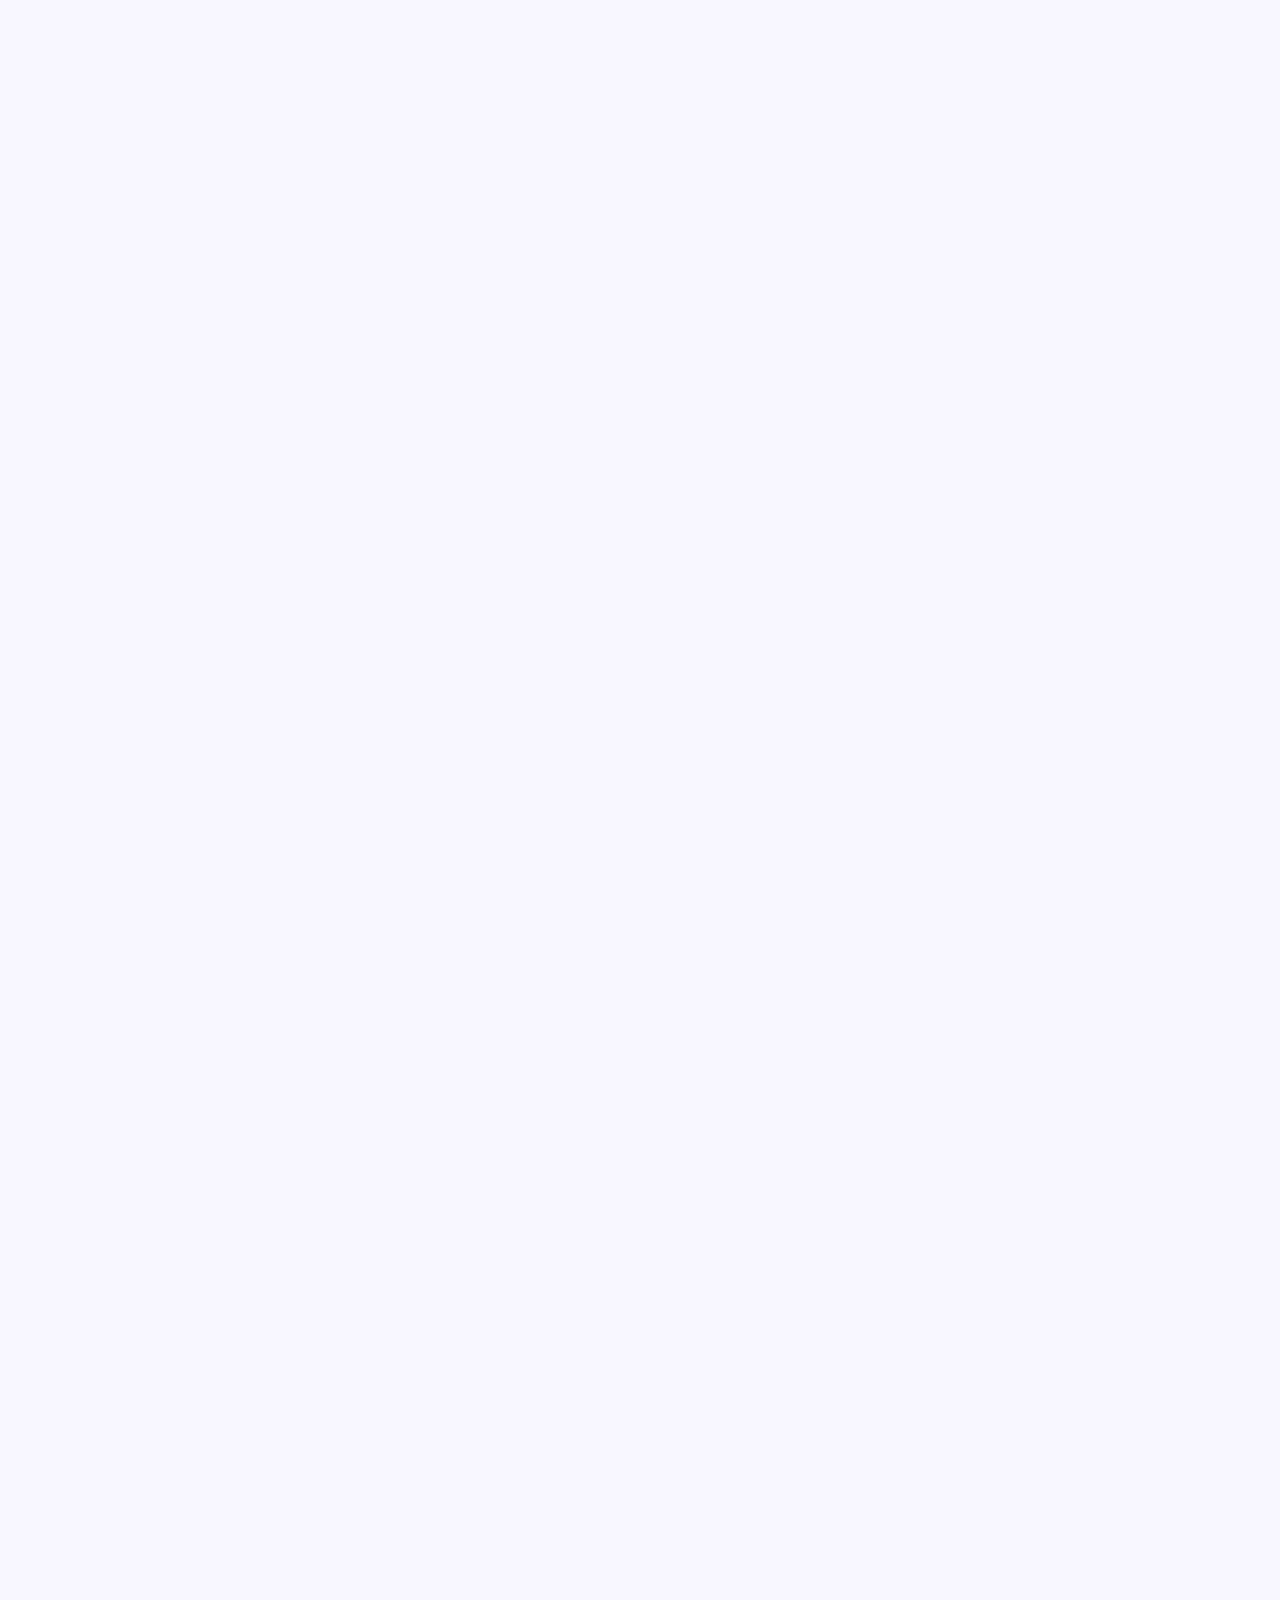
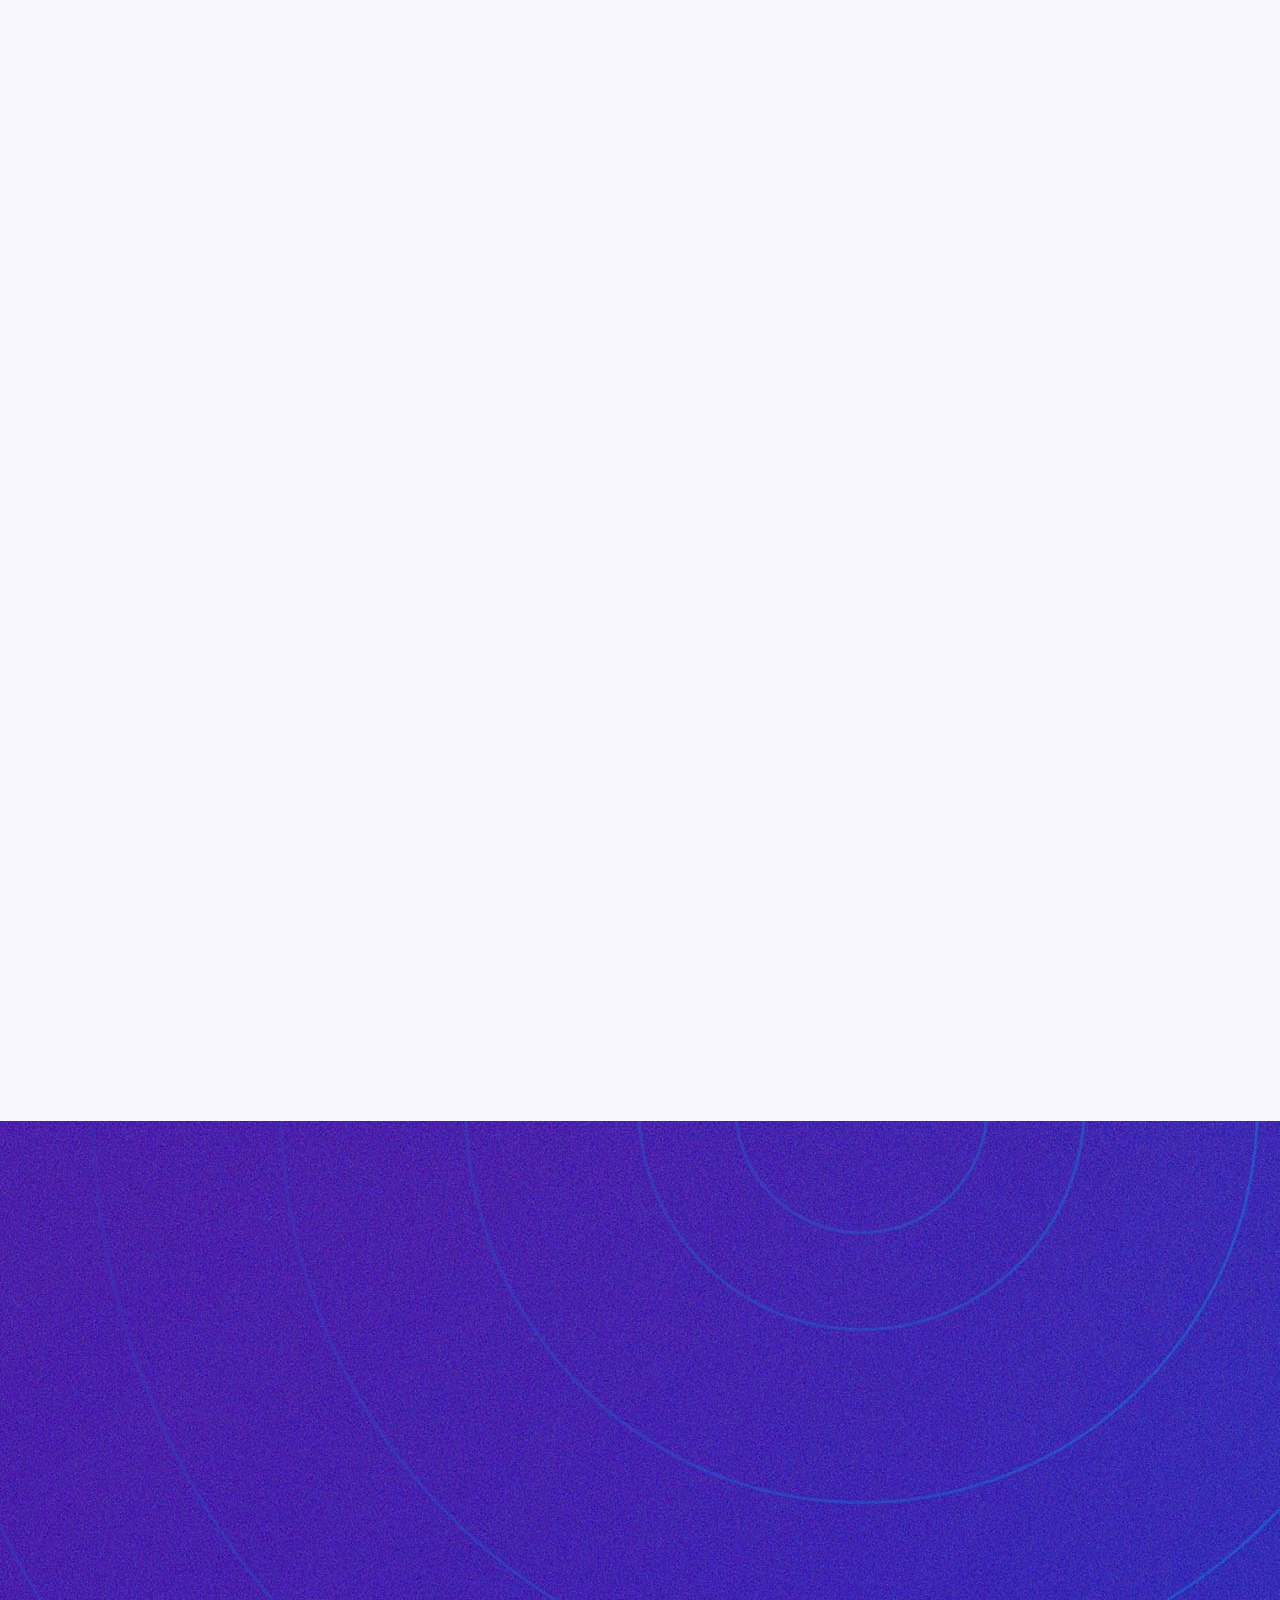
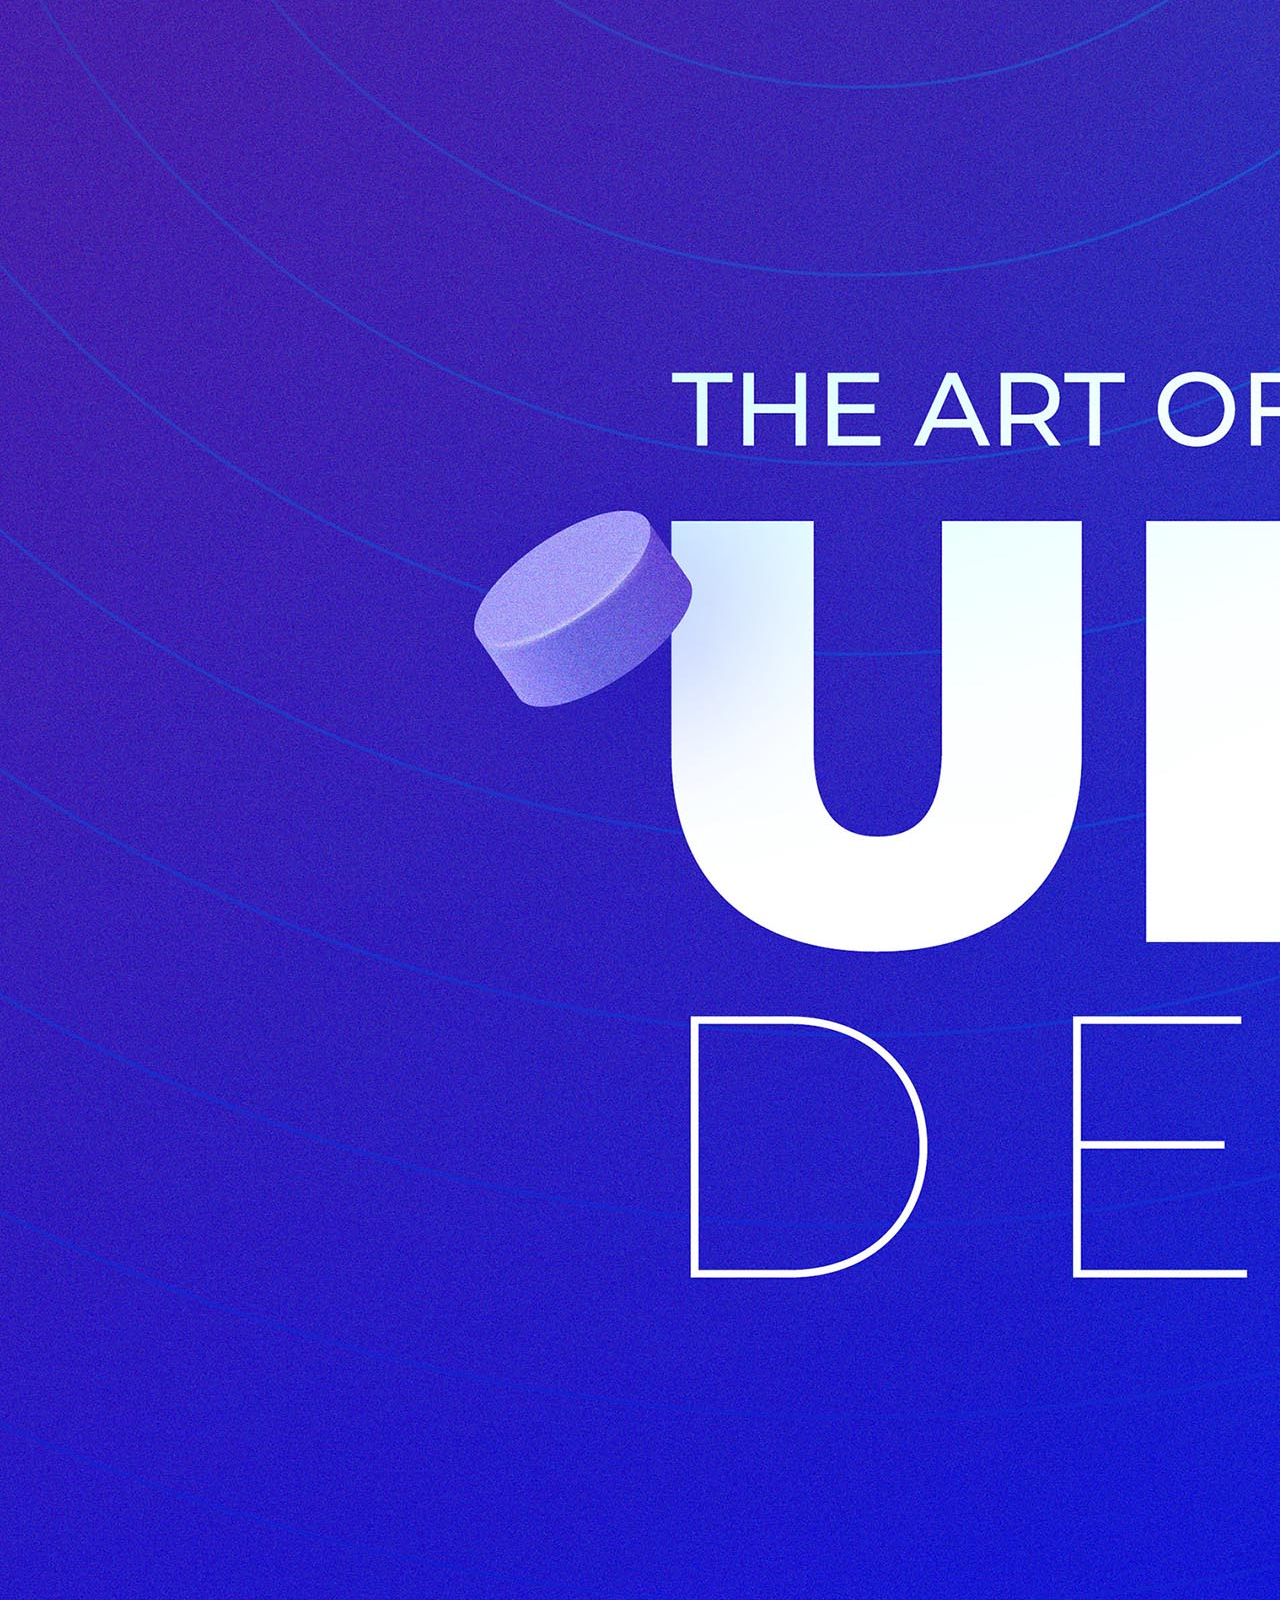
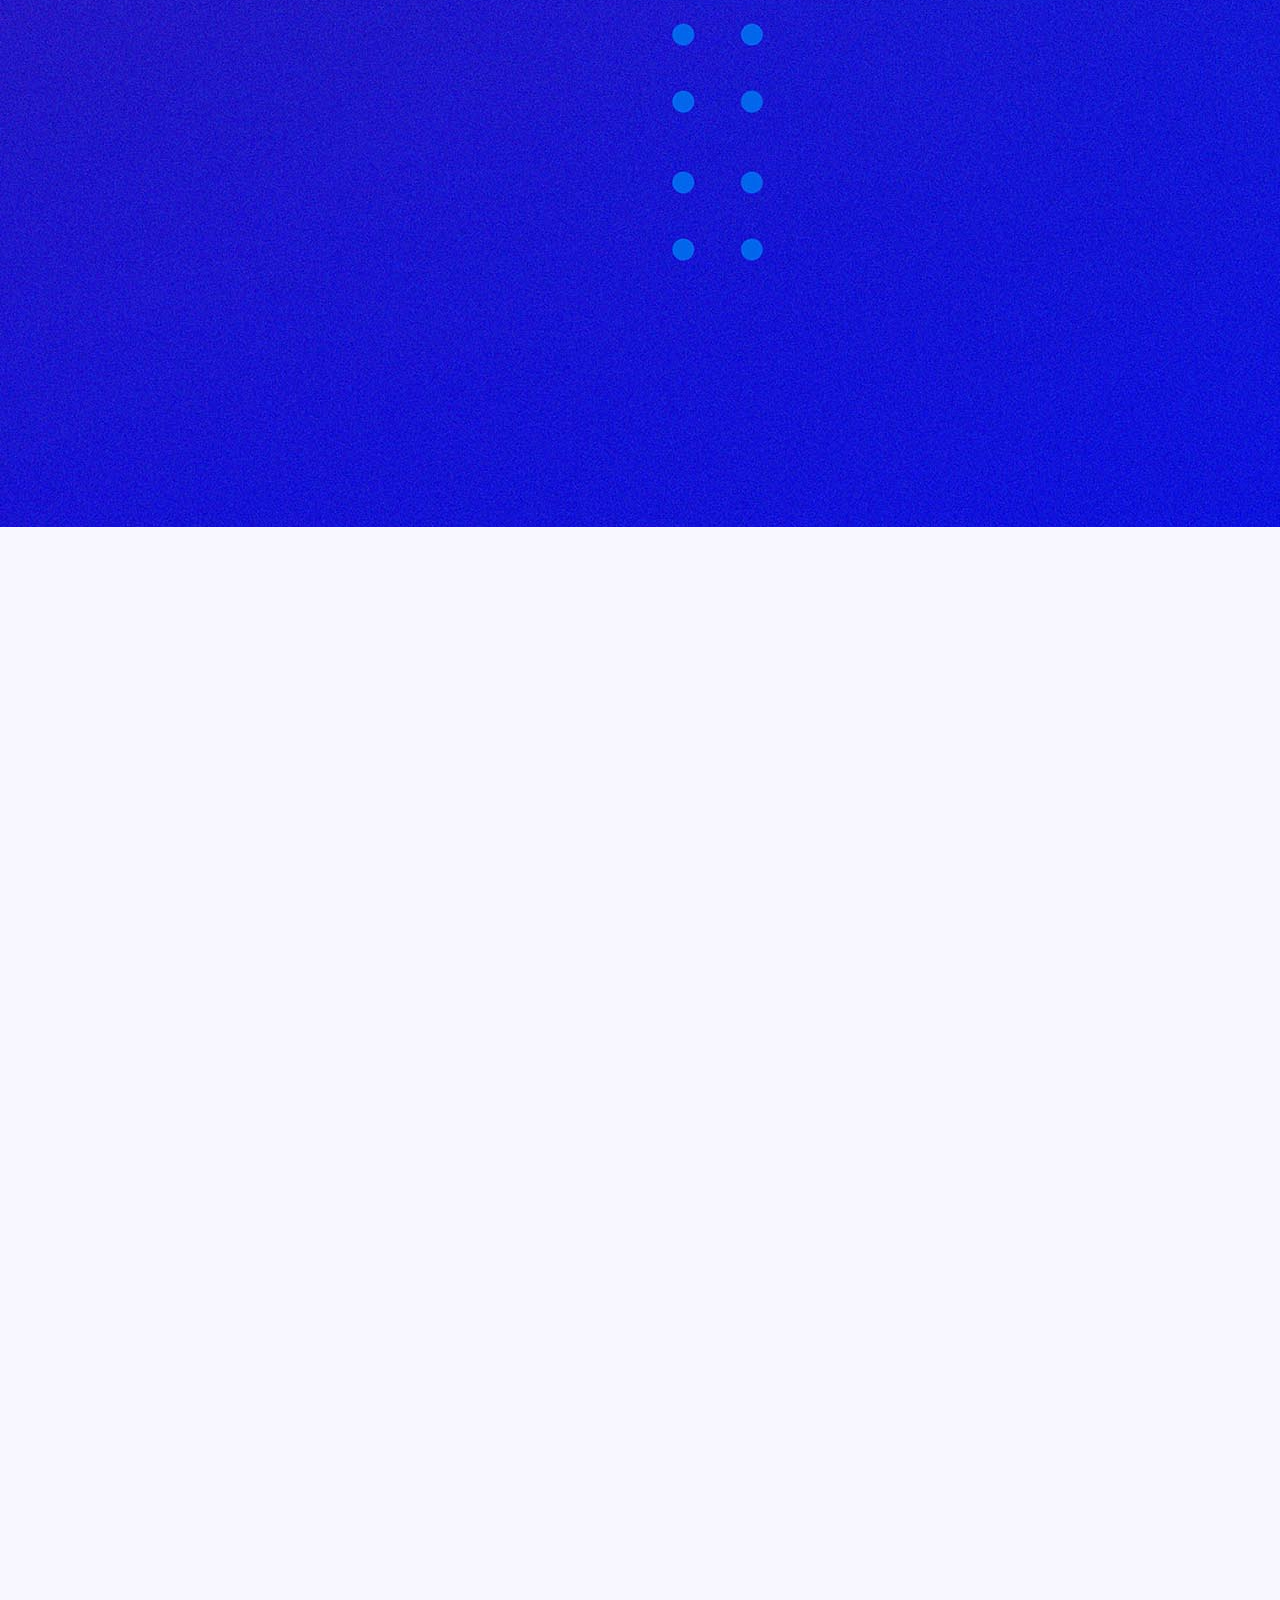
==== commit 4303d0b8: "Add files via upload" ====
--- a/index.html
+++ b/index.html
@@ -3,55 +3,292 @@
 <head>
   <meta charset="UTF-8" />
   <meta name="viewport" content="width=device-width, initial-scale=1.0" />
-  <title>TechLearn — الرئيسية</title>
+  <title>TechLearn — تعلم التقنية بأسلوبك</title>
   <link rel="stylesheet" href="style.css" />
 </head>
-<body class="home-page">
-
-  <!-- Animated background blobs -->
-  <div class="blob blob-1"></div>
-  <div class="blob blob-2"></div>
-  <div class="blob blob-3"></div>
-
-  <div class="home-wrapper">
-
-    <div class="home-card fade-in">
-
-      <div class="home-logo">
+<body>
+
+  <!-- Floating CSS shapes -->
+  <div class="shape shape-1"></div>
+  <div class="shape shape-2"></div>
+  <div class="shape shape-3"></div>
+
+  <!-- ===== NAVBAR ===== -->
+  <header id="navbar">
+    <nav class="nav-container">
+      <div class="nav-logo">
         <span class="logo-icon">⚡</span>
         <span class="logo-text">TechLearn</span>
       </div>
-
-      <h1 class="home-title">أهلاً بيك! 👋</h1>
-      <p class="home-sub">منصتك لتعلم التقنية بأسلوبك — ابدأ رحلتك دلوقتي</p>
-
-      <div class="home-stats">
-        <div class="hstat">
-          <span class="hstat-num">+5000</span>
-          <span class="hstat-label">طالب</span>
-        </div>
-        <div class="hstat-div"></div>
-        <div class="hstat">
-          <span class="hstat-num">+200</span>
-          <span class="hstat-label">درس</span>
-        </div>
-        <div class="hstat-div"></div>
-        <div class="hstat">
-          <span class="hstat-num">98%</span>
-          <span class="hstat-label">رضا</span>
-        </div>
-      </div>
-
-      <div class="home-actions">
-        <a href="signup.html" class="btn-signup">إنشاء حساب جديد ✨</a>
-        <a href="login.html"  class="btn-login">عندي حساب — سجّل دخول</a>
-      </div>
-
-      <p class="home-note">🔒 بياناتك آمنة تماماً معانا</p>
-
-    </div>
-
-  </div>
+      <ul class="nav-links">
+        <li><a href="#hero"     class="nav-link">الرئيسية</a></li>
+        <li><a href="#courses"  class="nav-link">الكورسات</a></li>
+        <li><a href="#features" class="nav-link">المميزات</a></li>
+        <li><a href="#contact"  class="nav-link">تواصل</a></li>
+      </ul>
+      <div class="nav-auth">
+        <a href="login.html"  class="btn-nav-login">تسجيل الدخول</a>
+        <a href="home.html" class="btn-nav">ابدأ مجاناً ✨</a>
+      </div>
+    </nav>
+  </header>
+
+  <!-- ===== HERO SECTION ===== -->
+  <section id="hero">
+    <div class="hero-content animate-hero">
+      <span class="hero-badge">🚀 الأفضل في مجال التعليم التقني</span>
+      <h1 class="hero-title">
+        تعلّم التقنية<br />
+        <span class="hero-highlight">وابنِ مستقبلك</span>
+      </h1>
+      <p class="hero-desc">
+        منصة تعليمية متكاملة لتعلم البرمجة والتصميم وعلوم البيانات من الصفر حتى الاحتراف.
+        محتوى عربي، شروحات واضحة، ومشاريع حقيقية.
+      </p>
+      <div class="hero-actions">
+        <a href="#courses" class="btn-primary">اكتشف الكورسات</a>
+        <a href="#features" class="btn-ghost">تعرف علينا أكثر</a>
+      </div>
+      <div class="hero-stats">
+        <div class="stat">
+          <span class="stat-num">+5000</span>
+          <span class="stat-label">طالب نشيط</span>
+        </div>
+        <div class="stat-divider"></div>
+        <div class="stat">
+          <span class="stat-num">+200</span>
+          <span class="stat-label">درس مجاني</span>
+        </div>
+        <div class="stat-divider"></div>
+        <div class="stat">
+          <span class="stat-num">98%</span>
+          <span class="stat-label">نسبة رضا</span>
+        </div>
+      </div>
+    </div>
+
+    <div class="hero-image-wrapper animate-hero-img">
+      <div class="hero-img-card">
+        <img src="Student.png" alt="طالب يتعلم البرمجة" class="hero-img" />
+        <div class="floating-badge" id="badge-students">👨‍💻 <strong>+5000</strong> طالب</div>
+        <div class="floating-badge" id="badge-rating">⭐ تقييم <strong>4.9</strong></div>
+      </div>
+    </div>
+  </section>
+
+  <!-- ===== COURSES SECTION ===== -->
+  <section id="courses">
+    <div class="section-header">
+      <span class="section-eyebrow">ما هنقدمه ليك</span>
+      <h2 class="section-title">الكورسات المتاحة</h2>
+      <p class="section-sub">ابدأ من أي مستوى — كل كورس مصمم عشان توصل للاحتراف خطوة خطوة</p>
+    </div>
+
+    <div class="cards-row">
+
+      <!-- Card 1: Web Development -->
+      <div class="card reveal">
+        <div class="card-badge badge-hot">الأكثر طلباً 🔥</div>
+        <div class="card-img-wrapper">
+          <img src="WEB_DEVELOPMENT.jpg" alt="Web Development" class="card-img" />
+        </div>
+        <div class="card-body">
+          <h3 class="card-title">تطوير الويب</h3>
+          <p class="card-desc">تعلم HTML وCSS وJavaScript وابنِ مواقع احترافية من الصفر.</p>
+          <ul class="card-list">
+            <li>✅ 48 درس</li>
+            <li>✅ 5 مشاريع عملية</li>
+            <li>✅ شهادة معتمدة</li>
+          </ul>
+          <a href="#" class="btn-card btn-card-featured">ابدأ الكورس</a>
+        </div>
+      </div>
+
+      <!-- Card 2: Data Science -->
+      <div class="card reveal">
+        <div class="card-badge">مميز ✨</div>
+        <div class="card-img-wrapper">
+          <img src="Data_Science.jpg" alt="Data Science" class="card-img" />
+        </div>
+        <div class="card-body">
+          <h3 class="card-title">علم البيانات</h3>
+          <p class="card-desc">استكشف عالم البيانات والتعلم الآلي وبناء النماذج التنبؤية.</p>
+          <ul class="card-list">
+            <li>✅ 40 درس</li>
+            <li>✅ 4 مشاريع تحليلية</li>
+            <li>✅ شهادة معتمدة</li>
+          </ul>
+          <a href="#" class="btn-card">ابدأ الكورس</a>
+        </div>
+      </div>
+
+      <!-- Card 3: UI/UX Design -->
+      <div class="card reveal">
+        <div class="card-badge badge-new">جديد 🎨</div>
+        <div class="card-img-wrapper">
+          <img src="Design.jpg" alt="UI/UX Design" class="card-img" />
+        </div>
+        <div class="card-body">
+          <h3 class="card-title">تصميم UI/UX</h3>
+          <p class="card-desc">صمّم تجارب مستخدم رائعة باستخدام Figma ومبادئ التصميم الحديث.</p>
+          <ul class="card-list">
+            <li>✅ 36 درس</li>
+            <li>✅ 3 مشاريع تصميم</li>
+            <li>✅ شهادة معتمدة</li>
+          </ul>
+          <a href="#" class="btn-card">ابدأ الكورس</a>
+        </div>
+      </div>
+
+      <!-- Card 4: Cyber Security -->
+      <div class="card reveal">
+        <div class="card-badge badge-hot">رائج 🔐</div>
+        <div class="card-img-wrapper">
+          <img src="Cyber_Security.png" alt="Cyber Security" class="card-img" />
+        </div>
+        <div class="card-body">
+          <h3 class="card-title">الأمن السيبراني</h3>
+          <p class="card-desc">تعلم حماية الأنظمة واكتشاف الثغرات والتصدي للهجمات الإلكترونية.</p>
+          <ul class="card-list">
+            <li>✅ 44 درس</li>
+            <li>✅ بيئة تدريب حقيقية</li>
+            <li>✅ شهادة معتمدة</li>
+          </ul>
+          <a href="#" class="btn-card">ابدأ الكورس</a>
+        </div>
+      </div>
+
+      <!-- Card 5: Data Analyst -->
+      <div class="card reveal">
+        <div class="card-badge">مجاني 📊</div>
+        <div class="card-img-wrapper">
+          <img src="Data_Analyst.jpg" alt="Data Analyst" class="card-img" />
+        </div>
+        <div class="card-body">
+          <h3 class="card-title">تحليل البيانات</h3>
+          <p class="card-desc">تعلم Excel وSQL وPython لتحليل البيانات واستخراج القرارات.</p>
+          <ul class="card-list">
+            <li>✅ 32 درس</li>
+            <li>✅ مشاريع تحليلية</li>
+            <li>✅ شهادة إتمام</li>
+          </ul>
+          <a href="#" class="btn-card">ابدأ الكورس</a>
+        </div>
+      </div>
+
+      <!-- Card 6: App Development -->
+      <div class="card reveal">
+        <div class="card-badge badge-new">جديد 📱</div>
+        <div class="card-img-wrapper">
+          <img src="App_Development.png" alt="App Development" class="card-img" />
+        </div>
+        <div class="card-body">
+          <h3 class="card-title">تطوير التطبيقات</h3>
+          <p class="card-desc">ابنِ تطبيقات موبايل لـ iOS وAndroid باستخدام Flutter وReact Native.</p>
+          <ul class="card-list">
+            <li>✅ 50 درس</li>
+            <li>✅ 4 تطبيقات كاملة</li>
+            <li>✅ شهادة معتمدة</li>
+          </ul>
+          <a href="#" class="btn-card">ابدأ الكورس</a>
+        </div>
+      </div>
+
+    </div>
+  </section>
+
+  <!-- ===== FEATURES SECTION ===== -->
+  <section id="features">
+    <div class="section-header">
+      <span class="section-eyebrow">ليه TechLearn؟</span>
+      <h2 class="section-title">مميزاتنا</h2>
+    </div>
+    <div class="features-grid">
+      <div class="feature-item reveal">
+        <span class="feature-icon">🎯</span>
+        <h4>محتوى موجّه</h4>
+        <p>كل درس مصمم بهدف واضح ومحدد</p>
+      </div>
+      <div class="feature-item reveal">
+        <span class="feature-icon">🌍</span>
+        <h4>بالعربي 100%</h4>
+        <p>شروحات بلغتك ومصطلحات مفسرة</p>
+      </div>
+      <div class="feature-item reveal">
+        <span class="feature-icon">💡</span>
+        <h4>تعلم بالممارسة</h4>
+        <p>مشاريع حقيقية بعد كل وحدة</p>
+      </div>
+      <div class="feature-item reveal">
+        <span class="feature-icon">🏆</span>
+        <h4>شهادات معتمدة</h4>
+        <p>شهادة إتمام لكل كورس تكمله</p>
+      </div>
+    </div>
+  </section>
+
+  <!-- ===== CONTACT SECTION ===== -->
+  <section id="contact">
+    <div class="contact-inner reveal">
+      <h2 class="contact-title">عندك سؤال؟</h2>
+      <p class="contact-sub">فريقنا جاهز يساعدك في أي وقت</p>
+      <div class="contact-form-box">
+        <div class="form-group">
+          <label for="c-name" class="form-label">اسمك</label>
+          <input type="text" id="c-name" class="form-input" placeholder="اكتب اسمك" />
+        </div>
+        <div class="form-group">
+          <label for="c-email" class="form-label">إيميلك</label>
+          <input type="email" id="c-email" class="form-input" placeholder="example@mail.com" />
+        </div>
+        <div class="form-group">
+          <label for="c-msg" class="form-label">رسالتك</label>
+          <textarea id="c-msg" class="form-input form-textarea" rows="4" placeholder="اكتب سؤالك هنا..."></textarea>
+        </div>
+        <button id="send-btn" class="btn-primary btn-full">إرسال الرسالة ✉️</button>
+        <p id="form-success" class="form-success hidden">✅ تم الإرسال! هرد عليك قريباً.</p>
+      </div>
+    </div>
+  </section>
+
+  <!-- ===== FOOTER ===== -->
+  <footer id="main-footer">
+    <p>© 2025 TechLearn — صُنع بـ ❤️ لكل من يريد تعلم التقنية | Sprix HTML + CSS Level 1 · Module 3</p>
+  </footer>
+
+  <script>
+    // Intersection Observer for card animations
+    const revealEls = document.querySelectorAll('.reveal');
+    const observer = new IntersectionObserver((entries) => {
+      entries.forEach((entry, i) => {
+        if (entry.isIntersecting) {
+          // stagger delay based on position among siblings
+          const siblings = [...entry.target.parentElement.querySelectorAll('.reveal')];
+          const idx = siblings.indexOf(entry.target);
+          entry.target.style.transitionDelay = (idx * 0.12) + 's';
+          entry.target.classList.add('revealed');
+          observer.unobserve(entry.target);
+        }
+      });
+    }, { threshold: 0.12 });
+
+    revealEls.forEach(el => observer.observe(el));
+
+    // Form submit
+    document.getElementById('send-btn').addEventListener('click', function () {
+      const n = document.getElementById('c-name').value.trim();
+      const e = document.getElementById('c-email').value.trim();
+      const m = document.getElementById('c-msg').value.trim();
+      const s = document.getElementById('form-success');
+      if (n && e && m) {
+        s.classList.remove('hidden');
+        this.textContent = '✅ تم الإرسال!';
+        this.disabled = true;
+      } else {
+        alert('من فضلك ملّي كل الحقول!');
+      }
+    });
+  </script>
 
 </body>
-</html>
+</html>
